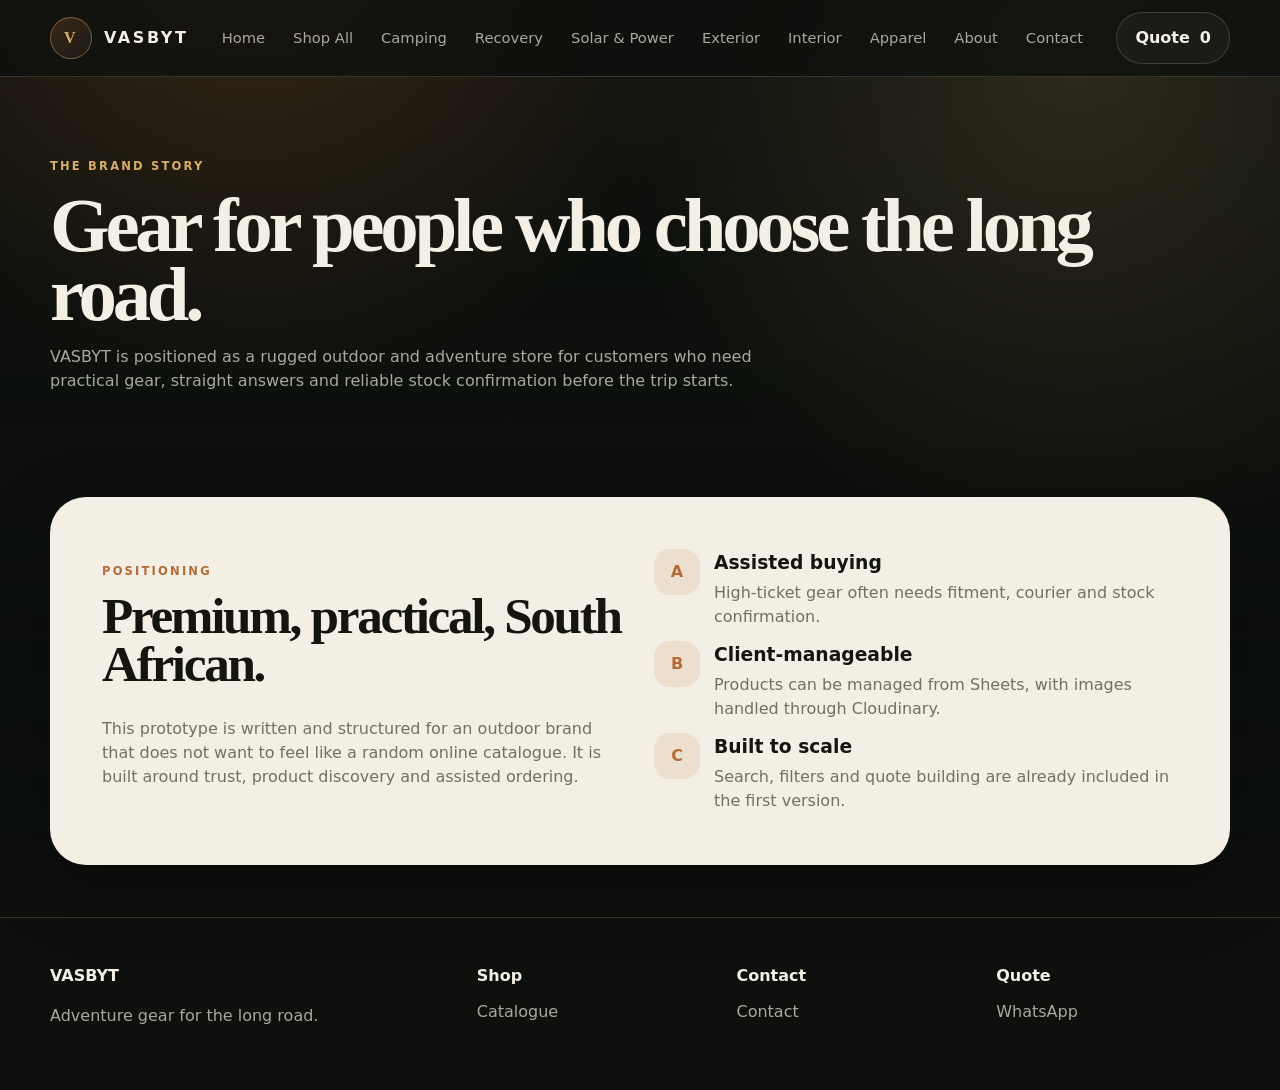
==== about.html @ 807853fa "Add files via upload" ====
<!doctype html>
<html lang="en">
<head>
  <meta charset="utf-8">
  <meta name="viewport" content="width=device-width, initial-scale=1">
  <title>About | VASBYT</title>
  <link rel="stylesheet" href="assets/css/styles.css">
  <script defer src="data/store-data.js"></script>
  <script defer src="assets/js/app.js"></script>
</head>
<body>
  <header class="site-header"><div class="container navbar"><a class="brand-lockup" href="index.html"><span class="brand-mark">V</span><span data-brand>VASBYT</span></a><nav class="nav-links" data-nav></nav><div class="header-actions"><button class="btn btn-ghost" data-open-quote>Quote <span data-quote-count>0</span></button><button class="mobile-toggle" data-mobile-toggle>Menu</button></div></div></header>
  <main>
    <section class="page-hero"><div class="container"><span class="eyebrow">The brand story</span><h1>Gear for people who choose the long road.</h1><p>VASBYT is positioned as a rugged outdoor and adventure store for customers who need practical gear, straight answers and reliable stock confirmation before the trip starts.</p></div></section>
    <section class="section-tight"><div class="container panel"><div class="split"><div><span class="eyebrow">Positioning</span><div class="section-heading" style="display:block;"><h2>Premium, practical, South African.</h2></div><p class="kicker">This prototype is written and structured for an outdoor brand that does not want to feel like a random online catalogue. It is built around trust, product discovery and assisted ordering.</p></div><div class="feature-list"><div class="feature"><div class="feature-icon">A</div><div><h3>Assisted buying</h3><p>High-ticket gear often needs fitment, courier and stock confirmation.</p></div></div><div class="feature"><div class="feature-icon">B</div><div><h3>Client-manageable</h3><p>Products can be managed from Sheets, with images handled through Cloudinary.</p></div></div><div class="feature"><div class="feature-icon">C</div><div><h3>Built to scale</h3><p>Search, filters and quote building are already included in the first version.</p></div></div></div></div></div></section>
  </main>
  <footer class="footer"><div class="container footer-grid"><div><h4 data-brand>VASBYT</h4><p>Adventure gear for the long road.</p></div><div><h4>Shop</h4><a href="shop.html">Catalogue</a></div><div><h4>Contact</h4><a href="contact.html">Contact</a></div><div><h4>Quote</h4><a data-whatsapp="Hi Vasbyt, I would like to enquire.">WhatsApp</a></div></div></footer>
  <aside class="drawer" data-drawer><div class="drawer-panel"><div class="drawer-head"><h2>Quote Builder</h2><button class="drawer-close" data-close-quote>×</button></div><div class="quote-items" data-quote-items></div><a class="btn btn-dark" data-whatsapp-quote target="_blank" rel="noopener">Send WhatsApp Quote</a></div></aside>
</body>
</html>
---- assets/css/styles.css ----
:root {
  --bg: #0d100d;
  --bg-soft: #151913;
  --panel: #f3efe4;
  --panel-2: #e6ddcc;
  --ink: #151510;
  --muted: #6f725e;
  --line: rgba(243,239,228,.16);
  --line-dark: rgba(21,21,16,.12);
  --text: #f3efe4;
  --text-muted: rgba(243,239,228,.68);
  --accent: #b46b35;
  --accent-2: #d6ad68;
  --forest: #283326;
  --olive: #5d6242;
  --danger: #9b3f2d;
  --radius: 22px;
  --radius-sm: 14px;
  --shadow: 0 24px 70px rgba(0,0,0,.28);
  --max: 1180px;
  --sans: Inter, ui-sans-serif, system-ui, -apple-system, BlinkMacSystemFont, 'Segoe UI', sans-serif;
  --serif: Georgia, 'Times New Roman', serif;
}

* { box-sizing: border-box; }
html { scroll-behavior: smooth; }
body {
  margin: 0;
  background: var(--bg);
  color: var(--text);
  font-family: var(--sans);
  line-height: 1.5;
  overflow-x: hidden;
}
body::before {
  content: '';
  position: fixed;
  inset: 0;
  pointer-events: none;
  background:
    radial-gradient(circle at 20% -10%, rgba(180,107,53,.28), transparent 34%),
    radial-gradient(circle at 84% 8%, rgba(214,173,104,.16), transparent 35%),
    linear-gradient(180deg, rgba(13,16,13,.4), rgba(13,16,13,.92));
  z-index: -2;
}
body::after {
  content: '';
  position: fixed;
  inset: 0;
  pointer-events: none;
  opacity: .18;
  background-image: linear-gradient(rgba(255,255,255,.03) 1px, transparent 1px), linear-gradient(90deg, rgba(255,255,255,.03) 1px, transparent 1px);
  background-size: 42px 42px;
  z-index: -1;
}

a { color: inherit; text-decoration: none; }
img { max-width: 100%; display: block; }
button, input, select, textarea { font: inherit; }

.container { width: min(var(--max), calc(100% - 40px)); margin-inline: auto; }
.eyebrow { color: var(--accent-2); text-transform: uppercase; letter-spacing: .19em; font-size: .72rem; font-weight: 750; }
.kicker { color: var(--text-muted); max-width: 680px; }
.section { padding: 86px 0; }
.section-tight { padding: 52px 0; }

.site-header {
  position: sticky;
  top: 0;
  z-index: 80;
  backdrop-filter: blur(18px);
  background: rgba(13,16,13,.78);
  border-bottom: 1px solid var(--line);
}
.navbar { min-height: 76px; display: flex; align-items: center; justify-content: space-between; gap: 20px; }
.brand-lockup { display: flex; align-items: center; gap: 12px; font-weight: 900; letter-spacing: .16em; }
.brand-mark { width: 42px; height: 42px; border: 1px solid rgba(214,173,104,.45); border-radius: 50%; display: grid; place-items: center; color: var(--accent-2); background: linear-gradient(135deg, rgba(180,107,53,.25), rgba(243,239,228,.04)); font-family: var(--serif); }
.nav-links { display: flex; align-items: center; gap: 4px; }
.nav-links a { color: var(--text-muted); padding: 10px 12px; border-radius: 999px; font-size: .92rem; }
.nav-links a:hover, .nav-links a.active { color: var(--text); background: rgba(243,239,228,.08); }
.header-actions { display: flex; align-items: center; gap: 10px; }
.mobile-toggle { display: none; border: 1px solid var(--line); color: var(--text); background: transparent; border-radius: 12px; padding: 10px 12px; }

.btn { display: inline-flex; align-items: center; justify-content: center; gap: 10px; border: 1px solid transparent; border-radius: 999px; padding: 13px 18px; font-weight: 800; cursor: pointer; transition: transform .2s ease, background .2s ease, border-color .2s ease; }
.btn:hover { transform: translateY(-1px); }
.btn-primary { background: var(--panel); color: var(--ink); }
.btn-ghost { border-color: var(--line); color: var(--text); background: rgba(243,239,228,.04); }
.btn-accent { background: var(--accent); color: #fff; }
.btn-dark { background: var(--ink); color: var(--panel); }

.hero { min-height: calc(100vh - 76px); display: grid; align-items: center; padding: 74px 0 52px; }
.hero-grid { display: grid; grid-template-columns: minmax(0, 1.06fr) minmax(320px, .94fr); gap: 52px; align-items: center; }
.hero h1 { font-family: var(--serif); font-size: clamp(3.2rem, 7vw, 7.4rem); line-height: .88; letter-spacing: -.065em; margin: 18px 0 20px; max-width: 820px; }
.hero h1 span { color: var(--accent-2); }
.hero p { color: var(--text-muted); max-width: 620px; font-size: 1.08rem; }
.hero-actions { display: flex; flex-wrap: wrap; gap: 12px; margin-top: 30px; }
.hero-stats { display: grid; grid-template-columns: repeat(3, 1fr); gap: 12px; margin-top: 42px; max-width: 650px; }
.stat { border: 1px solid var(--line); border-radius: 18px; padding: 18px; background: rgba(243,239,228,.055); }
.stat strong { display: block; font-size: 1.35rem; }
.stat span { color: var(--text-muted); font-size: .83rem; }

.hero-card { position: relative; min-height: 590px; border-radius: 36px; overflow: hidden; border: 1px solid var(--line); box-shadow: var(--shadow); background: linear-gradient(135deg, rgba(93,98,66,.65), rgba(21,25,19,.85)); }
.hero-card::before { content: ''; position: absolute; inset: 0; background: linear-gradient(160deg, rgba(13,16,13,.1), rgba(13,16,13,.92)), url('https://images.unsplash.com/photo-1500530855697-b586d89ba3ee?auto=format&fit=crop&w=1400&q=80') center/cover; opacity: .9; }
.hero-card-content { position: absolute; inset: auto 24px 24px; background: rgba(13,16,13,.76); border: 1px solid var(--line); backdrop-filter: blur(14px); border-radius: 24px; padding: 22px; }
.hero-card-content h3 { margin: 0 0 8px; font-size: 1.55rem; }
.hero-card-content p { margin: 0; color: var(--text-muted); }
.floating-label { position: absolute; top: 22px; left: 22px; z-index: 1; background: rgba(243,239,228,.92); color: var(--ink); border-radius: 999px; padding: 10px 13px; font-size: .8rem; font-weight: 900; }

.panel { background: var(--panel); color: var(--ink); border-radius: 36px; padding: clamp(24px, 5vw, 52px); box-shadow: var(--shadow); }
.panel .eyebrow { color: var(--accent); }
.panel .kicker { color: var(--muted); }

.section-heading { display: flex; justify-content: space-between; gap: 30px; align-items: end; margin-bottom: 28px; }
.section-heading h2 { font-family: var(--serif); font-size: clamp(2.2rem, 4vw, 4.3rem); line-height: .95; letter-spacing: -.045em; margin: 10px 0 0; }
.section-heading p { margin: 0; max-width: 460px; color: var(--text-muted); }
.panel .section-heading p { color: var(--muted); }

.collection-grid { display: grid; grid-template-columns: repeat(3, 1fr); gap: 16px; }
.collection-card { min-height: 260px; position: relative; overflow: hidden; border-radius: 26px; border: 1px solid var(--line-dark); padding: 22px; display: flex; flex-direction: column; justify-content: space-between; background: linear-gradient(145deg, rgba(21,21,16,.08), rgba(180,107,53,.08)); }
.collection-card h3 { margin: 0; font-size: 1.55rem; }
.collection-card p { color: var(--muted); margin: 10px 0 0; }
.collection-card .arrow { width: 46px; height: 46px; display: grid; place-items: center; border-radius: 50%; background: var(--ink); color: var(--panel); }

.search-shell { border: 1px solid var(--line); border-radius: 32px; padding: 18px; background: rgba(243,239,228,.06); }
.search-row { display: grid; grid-template-columns: 1fr auto auto; gap: 12px; }
.search-input { width: 100%; border: 1px solid var(--line); background: rgba(13,16,13,.74); color: var(--text); border-radius: 18px; padding: 16px 18px; outline: none; }
.search-input::placeholder { color: rgba(243,239,228,.43); }
.filter-select { border: 1px solid var(--line); background: rgba(13,16,13,.74); color: var(--text); border-radius: 18px; padding: 0 16px; min-width: 170px; }
.search-meta { margin: 12px 4px 0; color: var(--text-muted); font-size: .92rem; }
.chip-row { display: flex; flex-wrap: wrap; gap: 8px; margin-top: 16px; }
.chip { border: 1px solid var(--line); background: rgba(243,239,228,.05); color: var(--text-muted); border-radius: 999px; padding: 9px 12px; cursor: pointer; }
.chip.active, .chip:hover { color: var(--text); background: rgba(180,107,53,.28); border-color: rgba(180,107,53,.5); }

.product-grid { display: grid; grid-template-columns: repeat(4, 1fr); gap: 16px; }
.product-card { background: rgba(243,239,228,.96); color: var(--ink); border-radius: 24px; overflow: hidden; display: flex; flex-direction: column; min-height: 100%; border: 1px solid rgba(255,255,255,.08); }
.product-media { aspect-ratio: 1 / .86; background: linear-gradient(135deg, #302d23, #8b7a54); position: relative; overflow: hidden; }
.product-media img { width: 100%; height: 100%; object-fit: cover; transition: transform .35s ease; }
.product-card:hover .product-media img { transform: scale(1.04); }
.placeholder-art { width: 100%; height: 100%; display: grid; place-items: center; background: radial-gradient(circle at 30% 20%, rgba(214,173,104,.55), transparent 32%), linear-gradient(145deg, #1b2119, #66563d); color: rgba(243,239,228,.86); font-family: var(--serif); font-size: 3rem; }
.badge { position: absolute; top: 12px; left: 12px; background: rgba(13,16,13,.83); color: var(--panel); border-radius: 999px; padding: 7px 10px; font-size: .72rem; font-weight: 850; }
.product-body { padding: 17px; display: flex; flex-direction: column; gap: 10px; flex: 1; }
.product-body h3 { margin: 0; font-size: 1rem; line-height: 1.18; }
.product-body p { margin: 0; color: var(--muted); font-size: .9rem; }
.price-row { display: flex; align-items: baseline; gap: 8px; margin-top: auto; }
.price { font-size: 1.1rem; font-weight: 900; }
.was { color: var(--muted); text-decoration: line-through; font-size: .9rem; }
.product-actions { display: grid; grid-template-columns: 1fr 1fr; gap: 8px; margin-top: 4px; }
.product-actions .btn { padding: 10px 11px; font-size: .82rem; }

.split { display: grid; grid-template-columns: 1fr 1fr; gap: 28px; align-items: center; }
.feature-list { display: grid; gap: 12px; }
.feature { display: grid; grid-template-columns: 46px 1fr; gap: 14px; align-items: start; }
.feature-icon { width: 46px; height: 46px; border-radius: 16px; display: grid; place-items: center; background: rgba(180,107,53,.12); color: var(--accent); font-weight: 900; }
.feature h3 { margin: 0 0 4px; }
.feature p { margin: 0; color: var(--muted); }

.page-hero { padding: 76px 0 36px; }
.page-hero h1 { font-family: var(--serif); font-size: clamp(3rem, 6vw, 6.4rem); line-height: .9; letter-spacing: -.055em; margin: 14px 0; }
.page-hero p { color: var(--text-muted); max-width: 720px; }

.contact-grid { display: grid; grid-template-columns: .9fr 1.1fr; gap: 18px; }
.contact-card { border: 1px solid var(--line-dark); border-radius: 24px; padding: 24px; background: rgba(21,21,16,.04); }
.form { display: grid; gap: 12px; }
.form input, .form textarea { width: 100%; border: 1px solid var(--line-dark); background: rgba(255,255,255,.4); border-radius: 16px; padding: 14px; color: var(--ink); outline: none; }
.form textarea { min-height: 150px; resize: vertical; }

.footer { padding: 46px 0; border-top: 1px solid var(--line); color: var(--text-muted); }
.footer-grid { display: grid; grid-template-columns: 1.2fr repeat(3, .7fr); gap: 26px; }
.footer h4 { color: var(--text); margin: 0 0 12px; }
.footer a { display: block; margin: 8px 0; color: var(--text-muted); }
.footer a:hover { color: var(--text); }

.drawer { position: fixed; inset: 0; background: rgba(0,0,0,.55); z-index: 120; display: none; }
.drawer.open { display: block; }
.drawer-panel { position: absolute; right: 0; top: 0; height: 100%; width: min(420px, 92vw); background: var(--panel); color: var(--ink); padding: 26px; overflow-y: auto; }
.drawer-head { display: flex; justify-content: space-between; align-items: center; gap: 16px; }
.drawer-close { border: 1px solid var(--line-dark); background: transparent; border-radius: 999px; width: 40px; height: 40px; cursor: pointer; }
.quote-items { display: grid; gap: 10px; margin: 20px 0; }
.quote-item { border: 1px solid var(--line-dark); border-radius: 16px; padding: 12px; display: flex; justify-content: space-between; gap: 12px; }
.quote-item button { border: none; background: transparent; color: var(--danger); cursor: pointer; }

.product-detail { display: grid; grid-template-columns: .9fr 1.1fr; gap: 28px; align-items: start; }
.product-detail-media { border-radius: 32px; overflow: hidden; background: linear-gradient(135deg, #1b2119, #8b7a54); min-height: 470px; }
.product-detail-media img, .product-detail-media .placeholder-art { width: 100%; height: 100%; min-height: 470px; object-fit: cover; }
.detail-box { background: var(--panel); color: var(--ink); border-radius: 32px; padding: 34px; }
.detail-box h1 { font-family: var(--serif); font-size: clamp(2.2rem, 4vw, 4.6rem); line-height: .95; letter-spacing: -.04em; margin: 8px 0 14px; }
.detail-box p { color: var(--muted); }
.detail-meta { display: grid; grid-template-columns: repeat(2, 1fr); gap: 10px; margin: 20px 0; }
.meta-card { border: 1px solid var(--line-dark); border-radius: 16px; padding: 14px; }
.meta-card span { display: block; color: var(--muted); font-size: .78rem; text-transform: uppercase; letter-spacing: .12em; }
.meta-card strong { display: block; margin-top: 3px; }

.empty-state { border: 1px solid var(--line); border-radius: 24px; padding: 28px; text-align: center; color: var(--text-muted); background: rgba(243,239,228,.05); }

@media (max-width: 980px) {
  .hero-grid, .split, .contact-grid, .product-detail { grid-template-columns: 1fr; }
  .hero-card { min-height: 420px; }
  .collection-grid { grid-template-columns: repeat(2, 1fr); }
  .product-grid { grid-template-columns: repeat(3, 1fr); }
  .nav-links { display: none; position: absolute; top: 76px; left: 0; right: 0; padding: 16px 20px 22px; background: rgba(13,16,13,.96); border-bottom: 1px solid var(--line); flex-direction: column; align-items: stretch; }
  .nav-links.open { display: flex; }
  .mobile-toggle { display: inline-flex; }
  .footer-grid { grid-template-columns: 1fr 1fr; }
}

@media (max-width: 680px) {
  .container { width: min(100% - 28px, var(--max)); }
  .section { padding: 56px 0; }
  .hero { padding-top: 42px; }
  .hero h1 { font-size: clamp(3.2rem, 17vw, 5rem); }
  .hero-stats { grid-template-columns: 1fr; }
  .collection-grid, .product-grid { grid-template-columns: 1fr; }
  .search-row { grid-template-columns: 1fr; }
  .filter-select { min-height: 52px; }
  .section-heading { display: block; }
  .footer-grid { grid-template-columns: 1fr; }
  .header-actions .btn { display: none; }
  .product-actions { grid-template-columns: 1fr; }
  .detail-meta { grid-template-columns: 1fr; }
}
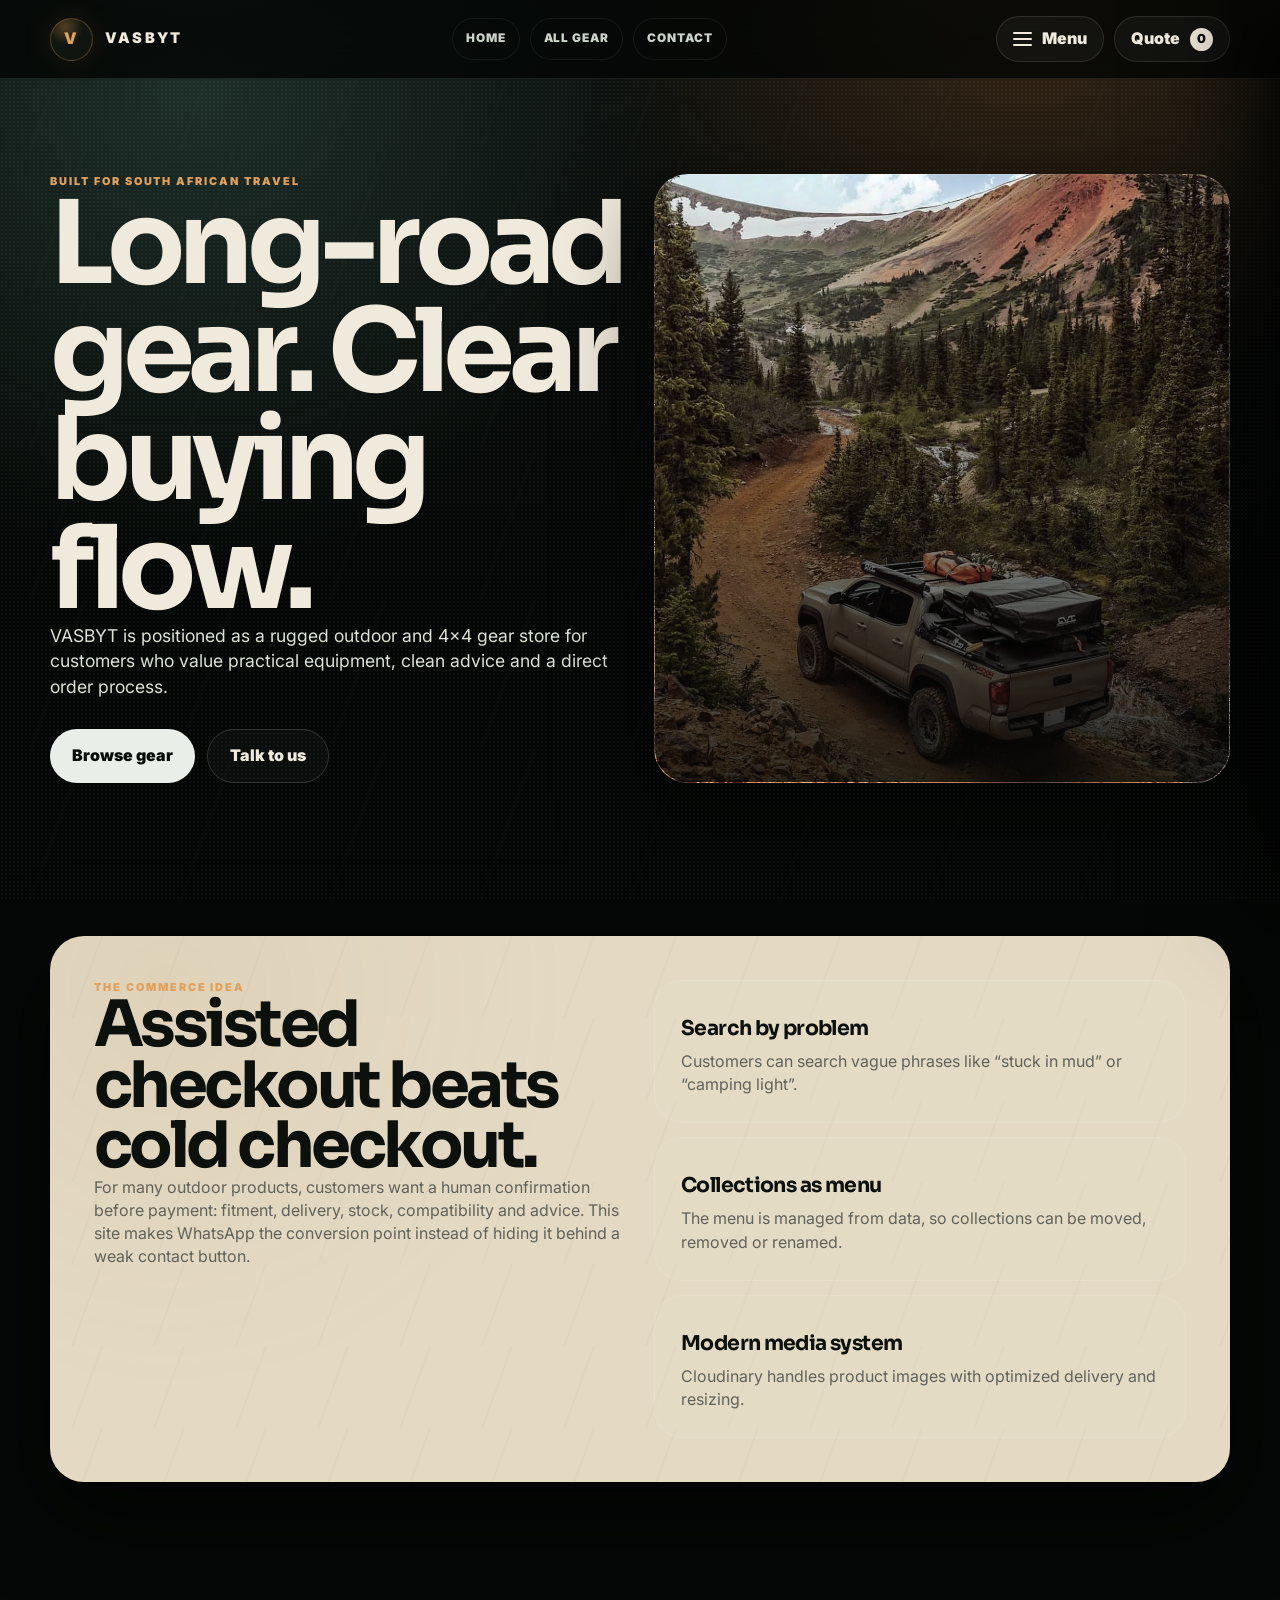
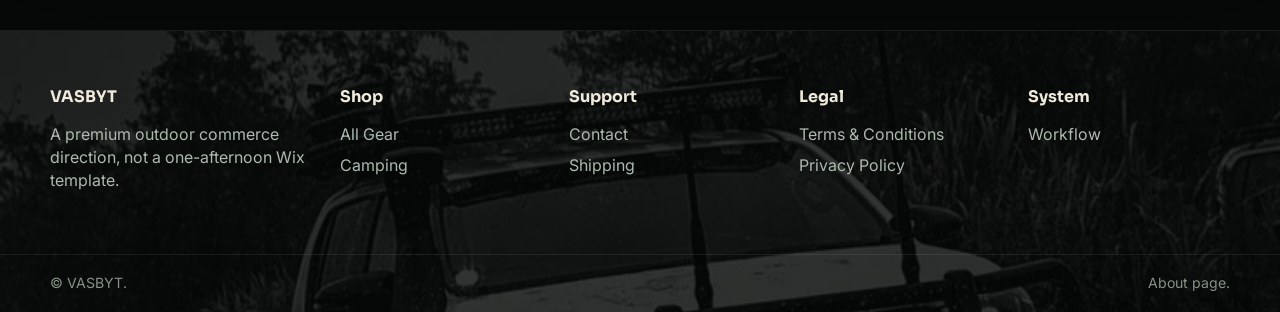
==== commit a9a879b7: "Add files via upload" ====
--- a/about.html
+++ b/about.html
@@ -1,20 +1,6 @@
-<!doctype html>
-<html lang="en">
-<head>
-  <meta charset="utf-8">
-  <meta name="viewport" content="width=device-width, initial-scale=1">
-  <title>About | VASBYT</title>
-  <link rel="stylesheet" href="assets/css/styles.css">
-  <script defer src="data/store-data.js"></script>
-  <script defer src="assets/js/app.js"></script>
-</head>
-<body>
-  <header class="site-header"><div class="container navbar"><a class="brand-lockup" href="index.html"><span class="brand-mark">V</span><span data-brand>VASBYT</span></a><nav class="nav-links" data-nav></nav><div class="header-actions"><button class="btn btn-ghost" data-open-quote>Quote <span data-quote-count>0</span></button><button class="mobile-toggle" data-mobile-toggle>Menu</button></div></div></header>
-  <main>
-    <section class="page-hero"><div class="container"><span class="eyebrow">The brand story</span><h1>Gear for people who choose the long road.</h1><p>VASBYT is positioned as a rugged outdoor and adventure store for customers who need practical gear, straight answers and reliable stock confirmation before the trip starts.</p></div></section>
-    <section class="section-tight"><div class="container panel"><div class="split"><div><span class="eyebrow">Positioning</span><div class="section-heading" style="display:block;"><h2>Premium, practical, South African.</h2></div><p class="kicker">This prototype is written and structured for an outdoor brand that does not want to feel like a random online catalogue. It is built around trust, product discovery and assisted ordering.</p></div><div class="feature-list"><div class="feature"><div class="feature-icon">A</div><div><h3>Assisted buying</h3><p>High-ticket gear often needs fitment, courier and stock confirmation.</p></div></div><div class="feature"><div class="feature-icon">B</div><div><h3>Client-manageable</h3><p>Products can be managed from Sheets, with images handled through Cloudinary.</p></div></div><div class="feature"><div class="feature-icon">C</div><div><h3>Built to scale</h3><p>Search, filters and quote building are already included in the first version.</p></div></div></div></div></div></section>
-  </main>
-  <footer class="footer"><div class="container footer-grid"><div><h4 data-brand>VASBYT</h4><p>Adventure gear for the long road.</p></div><div><h4>Shop</h4><a href="shop.html">Catalogue</a></div><div><h4>Contact</h4><a href="contact.html">Contact</a></div><div><h4>Quote</h4><a data-whatsapp="Hi Vasbyt, I would like to enquire.">WhatsApp</a></div></div></footer>
-  <aside class="drawer" data-drawer><div class="drawer-panel"><div class="drawer-head"><h2>Quote Builder</h2><button class="drawer-close" data-close-quote>×</button></div><div class="quote-items" data-quote-items></div><a class="btn btn-dark" data-whatsapp-quote target="_blank" rel="noopener">Send WhatsApp Quote</a></div></aside>
-</body>
-</html>
+<!doctype html><html lang="en"><head><meta charset="utf-8"><meta name="viewport" content="width=device-width, initial-scale=1"><title>About | VASBYT</title><link rel="stylesheet" href="assets/css/styles.css"></head><body>
+<header class="topbar"><div class="container nav-shell"><a class="brand" href="index.html"><span class="brand-mark">V</span><span>VASBYT</span></a><nav class="top-mini"><a href="index.html">Home</a><a href="shop.html">All Gear</a><a href="contact.html">Contact</a></nav><div class="nav-actions"><button class="menu-trigger" data-menu-toggle><span class="hamb"><i></i><i></i><i></i></span> Menu</button><button class="quote-pill" data-open-quote>Quote <span class="quote-dot" data-quote-count>0</span></button></div></div></header>
+<div class="menu-overlay"></div><aside class="menu-drawer" data-menu-drawer></aside><div class="quote-modal" data-quote-modal></div>
+<main><section class="section"><div class="container grid-2"><div><span class="micro">Built for South African travel</span><h1>Long-road gear. Clear buying flow.</h1><p class="lead">VASBYT is positioned as a rugged outdoor and 4x4 gear store for customers who value practical equipment, clean advice and a direct order process.</p><div class="hero-actions"><a class="btn btn-steel" href="shop.html">Browse gear</a><a class="btn btn-ghost" href="contact.html">Talk to us</a></div></div><div class="image-slab" style="background-image:url('assets/img/theme/mountain-track.webp')"></div></div></section><section class="section tight"><div class="container surface grid-2"><div><span class="micro">The commerce idea</span><h2>Assisted checkout beats cold checkout.</h2><p>For many outdoor products, customers want a human confirmation before payment: fitment, delivery, stock, compatibility and advice. This site makes WhatsApp the conversion point instead of hiding it behind a weak contact button.</p></div><div class="grid-1"><div class="info-card"><h3>Search by problem</h3><p>Customers can search vague phrases like “stuck in mud” or “camping light”.</p></div><div class="info-card"><h3>Collections as menu</h3><p>The menu is managed from data, so collections can be moved, removed or renamed.</p></div><div class="info-card"><h3>Modern media system</h3><p>Cloudinary handles product images with optimized delivery and resizing.</p></div></div></div></section></main>
+<footer class="footer"><div class="footer-bg" data-footer-bg></div><div class="container footer-inner"><div><h4>VASBYT</h4><p>A premium outdoor commerce direction, not a one-afternoon Wix template.</p></div><div><h4>Shop</h4><a href="shop.html">All Gear</a><a href="shop.html?collection=camping">Camping</a></div><div><h4>Support</h4><a href="contact.html">Contact</a><a href="contact.html#shipping">Shipping</a></div><div><h4>Legal</h4><a href="terms.html">Terms & Conditions</a><a href="terms.html#privacy">Privacy Policy</a></div><div><h4>System</h4><a href="docs/client-workflow.md">Workflow</a></div></div><div class="copyright"><div class="container"><span>© VASBYT.</span><span>About page.</span></div></div></footer>
+<script src="data/store-data.js"></script><script src="assets/js/app.js"></script></body></html>
--- a/assets/css/styles.css
+++ b/assets/css/styles.css
@@ -1,220 +1,37 @@
-:root {
-  --bg: #0d100d;
-  --bg-soft: #151913;
-  --panel: #f3efe4;
-  --panel-2: #e6ddcc;
-  --ink: #151510;
-  --muted: #6f725e;
-  --line: rgba(243,239,228,.16);
-  --line-dark: rgba(21,21,16,.12);
-  --text: #f3efe4;
-  --text-muted: rgba(243,239,228,.68);
-  --accent: #b46b35;
-  --accent-2: #d6ad68;
-  --forest: #283326;
-  --olive: #5d6242;
-  --danger: #9b3f2d;
-  --radius: 22px;
-  --radius-sm: 14px;
-  --shadow: 0 24px 70px rgba(0,0,0,.28);
-  --max: 1180px;
-  --sans: Inter, ui-sans-serif, system-ui, -apple-system, BlinkMacSystemFont, 'Segoe UI', sans-serif;
-  --serif: Georgia, 'Times New Roman', serif;
+@import url('https://fonts.googleapis.com/css2?family=Inter:wght@500;600;700;800;900&family=Sora:wght@600;700;800&display=swap');
+
+:root{
+  --bg:#050806; --bg2:#0a0f0d; --panel:#101712cc; --panel2:#151d18;
+  --cream:#f0eadc; --muted:#9ca89d; --line:#ffffff18;
+  --copper:#c17135; --copper2:#e1a15b; --olive:#66715a; --steel:#91a9a8; --sand:#d8c5a1;
+  --radius:26px; --shadow:0 30px 90px #0009;
+  --max:1180px;
 }
+*{box-sizing:border-box} html{scroll-behavior:smooth} body{margin:0;background:var(--bg);color:var(--cream);font-family:Inter,system-ui,sans-serif;line-height:1.45;overflow-x:hidden}
+body:before{content:"";position:fixed;inset:0;pointer-events:none;z-index:-3;background:
+  radial-gradient(circle at 15% 10%,#28423999,transparent 35%),
+  radial-gradient(circle at 80% 0%,#71421d66,transparent 32%),
+  linear-gradient(180deg,#0c100e,#030604 70%)}
+body:after{content:"";position:fixed;inset:0;pointer-events:none;z-index:-2;opacity:.18;background-image:linear-gradient(110deg,transparent 0 40%,#ffffff08 41% 42%,transparent 43% 100%),radial-gradient(#ffffff35 1px,transparent 1px);background-size:150px 150px,4px 4px;mix-blend-mode:screen}
+a{color:inherit;text-decoration:none} img{max-width:100%;display:block} button,input,select{font:inherit}.container{width:min(var(--max),calc(100% - 40px));margin-inline:auto}.section{padding:95px 0}.tight{padding:58px 0}.micro{display:block;font-size:.68rem;text-transform:uppercase;letter-spacing:.18em;color:var(--copper2);font-weight:900}.muted{color:var(--muted)}
+h1,h2,h3{font-family:Sora,Inter,sans-serif;line-height:.94;margin:0;letter-spacing:-.055em} h1{font-size:clamp(3.6rem,9vw,8.8rem)} h2{font-size:clamp(2.15rem,5vw,5rem)} h3{font-size:1.28rem;letter-spacing:-.03em} p{color:#c7cfc4;margin:0}.lead{font-size:1.1rem;max-width:650px;color:#dbe2d6}.grid-2{display:grid;grid-template-columns:1fr 1fr;gap:28px}.grid-3{display:grid;grid-template-columns:repeat(3,1fr);gap:20px}.grid-1{display:grid;gap:14px}.split-head{display:flex;justify-content:space-between;gap:26px;align-items:end;margin-bottom:34px}.split-head p{max-width:460px}
 
-* { box-sizing: border-box; }
-html { scroll-behavior: smooth; }
-body {
-  margin: 0;
-  background: var(--bg);
-  color: var(--text);
-  font-family: var(--sans);
-  line-height: 1.5;
-  overflow-x: hidden;
-}
-body::before {
-  content: '';
-  position: fixed;
-  inset: 0;
-  pointer-events: none;
-  background:
-    radial-gradient(circle at 20% -10%, rgba(180,107,53,.28), transparent 34%),
-    radial-gradient(circle at 84% 8%, rgba(214,173,104,.16), transparent 35%),
-    linear-gradient(180deg, rgba(13,16,13,.4), rgba(13,16,13,.92));
-  z-index: -2;
-}
-body::after {
-  content: '';
-  position: fixed;
-  inset: 0;
-  pointer-events: none;
-  opacity: .18;
-  background-image: linear-gradient(rgba(255,255,255,.03) 1px, transparent 1px), linear-gradient(90deg, rgba(255,255,255,.03) 1px, transparent 1px);
-  background-size: 42px 42px;
-  z-index: -1;
-}
+.topbar{position:sticky;top:0;z-index:50;background:#030604cc;backdrop-filter:blur(22px);border-bottom:1px solid var(--line)}.nav-shell{height:78px;display:flex;align-items:center;justify-content:space-between;gap:18px}.brand{display:flex;align-items:center;gap:12px;font-weight:900;letter-spacing:.14em}.brand-mark{width:43px;height:43px;border-radius:50%;display:grid;place-items:center;color:var(--copper2);background:radial-gradient(circle at 35% 20%,#d3964a55,transparent 42%),#10150f;border:1px solid #d89a5450;box-shadow:0 0 30px #cc793322}.brand span:last-child{font-size:.92rem}.nav-actions{display:flex;align-items:center;gap:10px}.menu-trigger,.quote-pill{height:46px;border-radius:999px;border:1px solid #ffffff1c;background:#ffffff0a;color:var(--cream);padding:0 16px;font-weight:900;display:inline-flex;align-items:center;gap:10px;cursor:pointer}.menu-trigger:hover,.quote-pill:hover{border-color:#d9904d99;background:#d9904d14}.hamb{width:19px;display:grid;gap:4px}.hamb i{height:2px;background:var(--cream);border-radius:99px}.quote-dot{min-width:23px;height:23px;border-radius:50%;display:grid;place-items:center;background:var(--cream);color:#0b0e0b;font-size:.78rem}.top-mini{display:flex;gap:10px}.top-mini a{font-size:.74rem;font-weight:900;text-transform:uppercase;letter-spacing:.08em;padding:11px 13px;border-radius:999px;border:1px solid #ffffff12;color:#cbd4ca}.top-mini a:hover{background:#ffffff12;color:white}@media(max-width:820px){.top-mini{display:none}.nav-shell{height:68px}.container{width:min(var(--max),calc(100% - 28px))}}
 
-a { color: inherit; text-decoration: none; }
-img { max-width: 100%; display: block; }
-button, input, select, textarea { font: inherit; }
+.menu-overlay,.quote-modal{display:none}.menu-open .menu-overlay{display:block;position:fixed;inset:0;background:#0009;z-index:80}.menu-drawer{position:fixed;top:0;right:0;width:min(500px,92vw);height:100vh;background:#0a0f0d;z-index:90;transform:translateX(105%);transition:.38s cubic-bezier(.2,.8,.2,1);padding:24px;overflow:auto;border-left:1px solid #ffffff18;box-shadow:-40px 0 100px #000}.menu-open .menu-drawer{transform:translateX(0)}.drawer-head{display:flex;align-items:flex-start;justify-content:space-between;gap:20px;margin-bottom:22px}.drawer-head h2{font-size:2.2rem}.icon-close{width:44px;height:44px;border-radius:50%;border:1px solid #ffffff22;background:#ffffff0a;color:var(--cream);font-size:1.6rem;cursor:pointer}.drawer-core{display:grid;grid-template-columns:repeat(2,1fr);gap:10px;margin-bottom:16px}.drawer-core a{padding:14px 15px;border:1px solid #ffffff16;border-radius:16px;background:#ffffff07;font-weight:900}.drawer-core a:hover{border-color:#d68a42;background:#d68a4215}.drawer-core--stacked{grid-template-columns:1fr}.accordion{border:1px solid #ffffff16;border-radius:21px;background:#ffffff07;margin:12px 0;overflow:hidden}.accordion summary{cursor:pointer;list-style:none;padding:18px 18px;font-weight:900;display:flex;justify-content:space-between}.drawer-collections{display:grid;gap:10px;padding:0 12px 14px}.drawer-collection{display:grid;grid-template-columns:74px 1fr auto;gap:14px;align-items:center;padding:9px;border-radius:18px;background:#0d130f;border:1px solid #ffffff12}.drawer-collection__image{height:72px;border-radius:14px;background-size:cover;background-position:center;filter:saturate(.95) contrast(1.04)}.drawer-collection small{display:block;color:var(--muted);line-height:1.2;margin-top:4px}.drawer-collection i{font-style:normal;color:var(--copper2);font-weight:900}
 
-.container { width: min(var(--max), calc(100% - 40px)); margin-inline: auto; }
-.eyebrow { color: var(--accent-2); text-transform: uppercase; letter-spacing: .19em; font-size: .72rem; font-weight: 750; }
-.kicker { color: var(--text-muted); max-width: 680px; }
-.section { padding: 86px 0; }
-.section-tight { padding: 52px 0; }
+.hero{min-height:calc(100vh - 78px);display:grid;align-items:center;position:relative;overflow:hidden}.hero-bg{position:absolute;inset:0;background-size:cover;background-position:center;z-index:-3;filter:saturate(.85) contrast(1.04)}.hero:before{content:"";position:absolute;inset:0;z-index:-2;background:linear-gradient(90deg,#030604 0%,#030604df 34%,#0306048f 62%,#030604cc),linear-gradient(180deg,#03060455,#030604 96%)}.hero:after{content:"";position:absolute;inset:0;z-index:-1;opacity:.35;background:linear-gradient(135deg,transparent 0 28%,#a9c9c918 28.5% 29%,transparent 29.5% 100%);background-size:76px 76px}.hero-inner{display:grid;grid-template-columns:1.02fr .78fr;gap:46px;align-items:center;padding:90px 0}.hero-copy h1 .accent{color:var(--copper2)}.hero-copy p{max-width:560px;margin-top:20px}.hero-actions{display:flex;gap:12px;flex-wrap:wrap;margin-top:30px}.btn{display:inline-flex;justify-content:center;align-items:center;gap:10px;border:0;cursor:pointer;border-radius:999px;padding:14px 22px;font-weight:900;transition:.2s}.btn-copper{background:linear-gradient(135deg,#e0a15c,#a75c2d);color:#130b05;box-shadow:0 14px 34px #9e572438}.btn-steel{background:#e9eee8;color:#080c09}.btn-ghost{border:1px solid #ffffff25;background:#ffffff08;color:var(--cream)}.btn:hover{transform:translateY(-2px)}.btn-wide{width:100%;margin-top:10px}.stat-row{display:grid;grid-template-columns:repeat(3,1fr);gap:14px;margin-top:44px}.stat{padding:18px;border-radius:20px;border:1px solid #ffffff18;background:#ffffff0a;backdrop-filter:blur(14px)}.stat b{font-size:1.55rem}.stat small{display:block;color:#b6c1b7;margin-top:5px}.tech-card{border:1px solid #ffffff22;border-radius:34px;background:#0c120eaa;backdrop-filter:blur(18px);padding:15px;box-shadow:var(--shadow);transform:rotate(1deg)}.tech-image{height:390px;border-radius:25px;background-size:cover;background-position:center;position:relative;overflow:hidden}.tech-image:before{content:"";position:absolute;inset:0;background:linear-gradient(180deg,transparent,#06100bdc)}.tech-panel{margin-top:-118px;position:relative;background:#080d0ade;border:1px solid #ffffff20;border-radius:24px;padding:24px}.tech-panel h3{font-size:1.6rem;margin:10px 0}.scanner{height:5px;background:linear-gradient(90deg,transparent,var(--steel),transparent);box-shadow:0 0 20px var(--steel);animation:scan 3s infinite}@keyframes scan{50%{transform:translateY(280px)}}@media(max-width:930px){.hero-inner,.grid-2{grid-template-columns:1fr}.hero{min-height:auto}.tech-card{transform:none}.stat-row{grid-template-columns:1fr 1fr}.split-head{display:block}.split-head p{margin-top:12px}}@media(max-width:560px){h1{font-size:3.4rem}.stat-row,.grid-3{grid-template-columns:1fr}.hero-inner{padding:58px 0}.tech-image{height:310px}.section{padding:70px 0}}
 
-.site-header {
-  position: sticky;
-  top: 0;
-  z-index: 80;
-  backdrop-filter: blur(18px);
-  background: rgba(13,16,13,.78);
-  border-bottom: 1px solid var(--line);
-}
-.navbar { min-height: 76px; display: flex; align-items: center; justify-content: space-between; gap: 20px; }
-.brand-lockup { display: flex; align-items: center; gap: 12px; font-weight: 900; letter-spacing: .16em; }
-.brand-mark { width: 42px; height: 42px; border: 1px solid rgba(214,173,104,.45); border-radius: 50%; display: grid; place-items: center; color: var(--accent-2); background: linear-gradient(135deg, rgba(180,107,53,.25), rgba(243,239,228,.04)); font-family: var(--serif); }
-.nav-links { display: flex; align-items: center; gap: 4px; }
-.nav-links a { color: var(--text-muted); padding: 10px 12px; border-radius: 999px; font-size: .92rem; }
-.nav-links a:hover, .nav-links a.active { color: var(--text); background: rgba(243,239,228,.08); }
-.header-actions { display: flex; align-items: center; gap: 10px; }
-.mobile-toggle { display: none; border: 1px solid var(--line); color: var(--text); background: transparent; border-radius: 12px; padding: 10px 12px; }
+.surface{background:#e4dac4;color:#10130f;border-radius:34px;padding:44px;box-shadow:var(--shadow);position:relative;overflow:hidden}.surface:before{content:"";position:absolute;inset:0;opacity:.25;background-image:linear-gradient(110deg,transparent 0 45%,#00000013 46% 47%,transparent 48%),radial-gradient(circle at 10% 10%,#9b632c44,transparent 35%);background-size:82px 82px,100% 100%}.surface>*{position:relative}.surface p{color:#5f625a}.surface h2,.surface h3{color:#0d110d}.terrain-grid{display:grid;grid-template-columns:repeat(3,1fr);gap:18px;margin-top:28px}.terrain-card{min-height:230px;border-radius:24px;overflow:hidden;padding:22px;display:flex;flex-direction:column;justify-content:space-between;position:relative;background:#111;color:white;border:1px solid #00000018}.terrain-card:before{content:"";position:absolute;inset:0;background-image:linear-gradient(180deg,#06100a55,#06100aec),var(--terrain);background-size:cover;background-position:center;transition:.35s}.terrain-card:hover:before{transform:scale(1.07);filter:saturate(1.14)}.terrain-card>*{position:relative}.terrain-card__count{align-self:flex-end;color:#ffffffab;font-weight:900}.terrain-card h3{font-size:1.8rem}.terrain-card p{color:#e4e0d1}.terrain-card b{color:var(--copper2)}@media(max-width:880px){.terrain-grid{grid-template-columns:1fr 1fr}.surface{padding:28px}}@media(max-width:600px){.terrain-grid{grid-template-columns:1fr}}
 
-.btn { display: inline-flex; align-items: center; justify-content: center; gap: 10px; border: 1px solid transparent; border-radius: 999px; padding: 13px 18px; font-weight: 800; cursor: pointer; transition: transform .2s ease, background .2s ease, border-color .2s ease; }
-.btn:hover { transform: translateY(-1px); }
-.btn-primary { background: var(--panel); color: var(--ink); }
-.btn-ghost { border-color: var(--line); color: var(--text); background: rgba(243,239,228,.04); }
-.btn-accent { background: var(--accent); color: #fff; }
-.btn-dark { background: var(--ink); color: var(--panel); }
+.banner{position:relative;min-height:360px;border-radius:36px;overflow:hidden;border:1px solid #ffffff18;background:#111;display:grid;align-items:end;padding:42px;box-shadow:var(--shadow)}.banner-bg{position:absolute;inset:0;background-size:cover;background-position:center;filter:saturate(.8) contrast(1.05)}.banner:before{content:"";position:absolute;inset:0;background:linear-gradient(90deg,#030604ef,#03060499 55%,#03060440),linear-gradient(180deg,transparent,#030604)}.banner>*{position:relative}.finder{margin-top:-58px;position:relative;z-index:3}.finder-panel{border:1px solid #ffffff1d;background:#0c120ed9;backdrop-filter:blur(20px);border-radius:30px;padding:20px;box-shadow:0 30px 80px #0009}.finder-row{display:grid;grid-template-columns:1fr 230px 200px;gap:12px}.input,.select{height:58px;border-radius:18px;border:1px solid #ffffff18;background:#050806;color:var(--cream);padding:0 18px;outline:0}.input:focus,.select:focus{border-color:#d98b4c;box-shadow:0 0 0 4px #d98b4c1a}.chip-row{display:flex;flex-wrap:wrap;gap:9px;margin-top:14px}.chip{border:1px solid #ffffff18;background:#ffffff09;color:#d4dbd1;border-radius:999px;padding:10px 14px;font-weight:800;cursor:pointer}.chip.active,.chip:hover{background:#d98b4c;color:#120c06}.search-meta{margin-top:12px;color:var(--muted);font-size:.9rem}@media(max-width:860px){.finder-row{grid-template-columns:1fr}.banner{padding:28px}}
 
-.hero { min-height: calc(100vh - 76px); display: grid; align-items: center; padding: 74px 0 52px; }
-.hero-grid { display: grid; grid-template-columns: minmax(0, 1.06fr) minmax(320px, .94fr); gap: 52px; align-items: center; }
-.hero h1 { font-family: var(--serif); font-size: clamp(3.2rem, 7vw, 7.4rem); line-height: .88; letter-spacing: -.065em; margin: 18px 0 20px; max-width: 820px; }
-.hero h1 span { color: var(--accent-2); }
-.hero p { color: var(--text-muted); max-width: 620px; font-size: 1.08rem; }
-.hero-actions { display: flex; flex-wrap: wrap; gap: 12px; margin-top: 30px; }
-.hero-stats { display: grid; grid-template-columns: repeat(3, 1fr); gap: 12px; margin-top: 42px; max-width: 650px; }
-.stat { border: 1px solid var(--line); border-radius: 18px; padding: 18px; background: rgba(243,239,228,.055); }
-.stat strong { display: block; font-size: 1.35rem; }
-.stat span { color: var(--text-muted); font-size: .83rem; }
+.product-grid{display:grid;grid-template-columns:repeat(4,1fr);gap:20px}.product-card{border:1px solid #ffffff14;background:#0f1511;border-radius:24px;overflow:hidden;box-shadow:0 18px 55px #0006;transition:.22s}.product-card:hover{transform:translateY(-5px);border-color:#c57b3e55}.product-media{height:245px;display:block;position:relative;overflow:hidden;background:#0a0d0a}.product-media img,.product-art{width:100%;height:100%;object-fit:cover}.product-art{background-size:cover;background-position:center;position:relative;display:grid;place-items:center}.product-art:before{content:"";position:absolute;inset:0;background:linear-gradient(180deg,#111a1280,#060905e8),radial-gradient(circle at 30% 20%,#e1a15b66,transparent 28%)}.product-art span{position:relative;font-family:Sora;font-size:3rem;color:#f4ead5cc}.badge{position:absolute;top:13px;left:13px;background:#050806;color:#fff;border:1px solid #ffffff22;border-radius:999px;padding:6px 10px;font-size:.72rem;font-weight:900}.product-body{padding:18px;background:#e7dfcf;color:#11150f}.product-body p{color:#62675e;font-size:.92rem;min-height:58px;margin:8px 0 14px}.product-body .micro{color:#b66b36}.price-row{display:flex;align-items:baseline;gap:10px;margin:12px 0}.price{font-size:1.25rem;font-weight:900;color:#070a08}.was{text-decoration:line-through;color:#7b8078}.product-actions{display:grid;grid-template-columns:1fr 1fr;gap:10px}.product-actions .btn{padding:11px 12px;font-size:.86rem}.empty-state{grid-column:1/-1;border:1px solid #ffffff18;background:#ffffff09;border-radius:24px;padding:30px;color:#dce5dc}@media(max-width:1050px){.product-grid{grid-template-columns:repeat(3,1fr)}}@media(max-width:750px){.product-grid{grid-template-columns:repeat(2,1fr)}}@media(max-width:520px){.product-grid{grid-template-columns:1fr}.product-media{height:260px}}
 
-.hero-card { position: relative; min-height: 590px; border-radius: 36px; overflow: hidden; border: 1px solid var(--line); box-shadow: var(--shadow); background: linear-gradient(135deg, rgba(93,98,66,.65), rgba(21,25,19,.85)); }
-.hero-card::before { content: ''; position: absolute; inset: 0; background: linear-gradient(160deg, rgba(13,16,13,.1), rgba(13,16,13,.92)), url('https://images.unsplash.com/photo-1500530855697-b586d89ba3ee?auto=format&fit=crop&w=1400&q=80') center/cover; opacity: .9; }
-.hero-card-content { position: absolute; inset: auto 24px 24px; background: rgba(13,16,13,.76); border: 1px solid var(--line); backdrop-filter: blur(14px); border-radius: 24px; padding: 22px; }
-.hero-card-content h3 { margin: 0 0 8px; font-size: 1.55rem; }
-.hero-card-content p { margin: 0; color: var(--text-muted); }
-.floating-label { position: absolute; top: 22px; left: 22px; z-index: 1; background: rgba(243,239,228,.92); color: var(--ink); border-radius: 999px; padding: 10px 13px; font-size: .8rem; font-weight: 900; }
+.quote-open .quote-modal{display:block;position:fixed;inset:0;z-index:100}.modal-backdrop{position:absolute;inset:0;background:#000a}.quote-panel{position:absolute;right:18px;top:18px;bottom:18px;width:min(460px,calc(100% - 36px));overflow:auto;background:#0a0f0d;border:1px solid #ffffff20;border-radius:28px;padding:22px;box-shadow:var(--shadow)}.quote-item{display:flex;align-items:center;justify-content:space-between;gap:12px;padding:13px 0;border-bottom:1px solid #ffffff12}.quote-item small{display:block;color:var(--muted)}.quote-item button{border:1px solid #ffffff20;background:#ffffff0a;color:var(--cream);border-radius:10px;padding:5px 8px}.quote-actions{margin-top:18px}
 
-.panel { background: var(--panel); color: var(--ink); border-radius: 36px; padding: clamp(24px, 5vw, 52px); box-shadow: var(--shadow); }
-.panel .eyebrow { color: var(--accent); }
-.panel .kicker { color: var(--muted); }
+.product-detail-grid{display:grid;grid-template-columns:.95fr 1.05fr;gap:34px;align-items:start}.detail-media{min-height:580px;border-radius:34px;overflow:hidden;border:1px solid #ffffff1f;background:#111;position:relative;box-shadow:var(--shadow)}.detail-media img,.detail-media .product-art{width:100%;height:580px}.detail-copy{padding:24px}.detail-copy h1{font-size:clamp(2.8rem,6vw,6.2rem)}.detail-price .price{color:var(--cream);font-size:2rem}.spec-panel{border:1px solid #ffffff17;background:#ffffff08;border-radius:24px;padding:22px;margin:24px 0}.spec-panel b{display:block;margin-top:12px;color:#fff}.spec-panel p{margin-top:5px}@media(max-width:900px){.product-detail-grid{grid-template-columns:1fr}.detail-media,.detail-media img,.detail-media .product-art{min-height:360px;height:360px}}
 
-.section-heading { display: flex; justify-content: space-between; gap: 30px; align-items: end; margin-bottom: 28px; }
-.section-heading h2 { font-family: var(--serif); font-size: clamp(2.2rem, 4vw, 4.3rem); line-height: .95; letter-spacing: -.045em; margin: 10px 0 0; }
-.section-heading p { margin: 0; max-width: 460px; color: var(--text-muted); }
-.panel .section-heading p { color: var(--muted); }
+.info-card{border:1px solid #ffffff18;background:#ffffff08;border-radius:28px;padding:26px}.info-card h3{margin:12px 0}.image-slab{min-height:470px;border-radius:34px;background-size:cover;background-position:center;border:1px solid #ffffff20;box-shadow:var(--shadow);position:relative;overflow:hidden}.image-slab:after{content:"";position:absolute;inset:0;background:linear-gradient(180deg,transparent,#030604cc)}.legal{max-width:880px}.legal h2{font-size:2rem;margin-top:32px}.legal p,.legal li{color:#c7cfc4}.legal ul{padding-left:20px}
 
-.collection-grid { display: grid; grid-template-columns: repeat(3, 1fr); gap: 16px; }
-.collection-card { min-height: 260px; position: relative; overflow: hidden; border-radius: 26px; border: 1px solid var(--line-dark); padding: 22px; display: flex; flex-direction: column; justify-content: space-between; background: linear-gradient(145deg, rgba(21,21,16,.08), rgba(180,107,53,.08)); }
-.collection-card h3 { margin: 0; font-size: 1.55rem; }
-.collection-card p { color: var(--muted); margin: 10px 0 0; }
-.collection-card .arrow { width: 46px; height: 46px; display: grid; place-items: center; border-radius: 50%; background: var(--ink); color: var(--panel); }
-
-.search-shell { border: 1px solid var(--line); border-radius: 32px; padding: 18px; background: rgba(243,239,228,.06); }
-.search-row { display: grid; grid-template-columns: 1fr auto auto; gap: 12px; }
-.search-input { width: 100%; border: 1px solid var(--line); background: rgba(13,16,13,.74); color: var(--text); border-radius: 18px; padding: 16px 18px; outline: none; }
-.search-input::placeholder { color: rgba(243,239,228,.43); }
-.filter-select { border: 1px solid var(--line); background: rgba(13,16,13,.74); color: var(--text); border-radius: 18px; padding: 0 16px; min-width: 170px; }
-.search-meta { margin: 12px 4px 0; color: var(--text-muted); font-size: .92rem; }
-.chip-row { display: flex; flex-wrap: wrap; gap: 8px; margin-top: 16px; }
-.chip { border: 1px solid var(--line); background: rgba(243,239,228,.05); color: var(--text-muted); border-radius: 999px; padding: 9px 12px; cursor: pointer; }
-.chip.active, .chip:hover { color: var(--text); background: rgba(180,107,53,.28); border-color: rgba(180,107,53,.5); }
-
-.product-grid { display: grid; grid-template-columns: repeat(4, 1fr); gap: 16px; }
-.product-card { background: rgba(243,239,228,.96); color: var(--ink); border-radius: 24px; overflow: hidden; display: flex; flex-direction: column; min-height: 100%; border: 1px solid rgba(255,255,255,.08); }
-.product-media { aspect-ratio: 1 / .86; background: linear-gradient(135deg, #302d23, #8b7a54); position: relative; overflow: hidden; }
-.product-media img { width: 100%; height: 100%; object-fit: cover; transition: transform .35s ease; }
-.product-card:hover .product-media img { transform: scale(1.04); }
-.placeholder-art { width: 100%; height: 100%; display: grid; place-items: center; background: radial-gradient(circle at 30% 20%, rgba(214,173,104,.55), transparent 32%), linear-gradient(145deg, #1b2119, #66563d); color: rgba(243,239,228,.86); font-family: var(--serif); font-size: 3rem; }
-.badge { position: absolute; top: 12px; left: 12px; background: rgba(13,16,13,.83); color: var(--panel); border-radius: 999px; padding: 7px 10px; font-size: .72rem; font-weight: 850; }
-.product-body { padding: 17px; display: flex; flex-direction: column; gap: 10px; flex: 1; }
-.product-body h3 { margin: 0; font-size: 1rem; line-height: 1.18; }
-.product-body p { margin: 0; color: var(--muted); font-size: .9rem; }
-.price-row { display: flex; align-items: baseline; gap: 8px; margin-top: auto; }
-.price { font-size: 1.1rem; font-weight: 900; }
-.was { color: var(--muted); text-decoration: line-through; font-size: .9rem; }
-.product-actions { display: grid; grid-template-columns: 1fr 1fr; gap: 8px; margin-top: 4px; }
-.product-actions .btn { padding: 10px 11px; font-size: .82rem; }
-
-.split { display: grid; grid-template-columns: 1fr 1fr; gap: 28px; align-items: center; }
-.feature-list { display: grid; gap: 12px; }
-.feature { display: grid; grid-template-columns: 46px 1fr; gap: 14px; align-items: start; }
-.feature-icon { width: 46px; height: 46px; border-radius: 16px; display: grid; place-items: center; background: rgba(180,107,53,.12); color: var(--accent); font-weight: 900; }
-.feature h3 { margin: 0 0 4px; }
-.feature p { margin: 0; color: var(--muted); }
-
-.page-hero { padding: 76px 0 36px; }
-.page-hero h1 { font-family: var(--serif); font-size: clamp(3rem, 6vw, 6.4rem); line-height: .9; letter-spacing: -.055em; margin: 14px 0; }
-.page-hero p { color: var(--text-muted); max-width: 720px; }
-
-.contact-grid { display: grid; grid-template-columns: .9fr 1.1fr; gap: 18px; }
-.contact-card { border: 1px solid var(--line-dark); border-radius: 24px; padding: 24px; background: rgba(21,21,16,.04); }
-.form { display: grid; gap: 12px; }
-.form input, .form textarea { width: 100%; border: 1px solid var(--line-dark); background: rgba(255,255,255,.4); border-radius: 16px; padding: 14px; color: var(--ink); outline: none; }
-.form textarea { min-height: 150px; resize: vertical; }
-
-.footer { padding: 46px 0; border-top: 1px solid var(--line); color: var(--text-muted); }
-.footer-grid { display: grid; grid-template-columns: 1.2fr repeat(3, .7fr); gap: 26px; }
-.footer h4 { color: var(--text); margin: 0 0 12px; }
-.footer a { display: block; margin: 8px 0; color: var(--text-muted); }
-.footer a:hover { color: var(--text); }
-
-.drawer { position: fixed; inset: 0; background: rgba(0,0,0,.55); z-index: 120; display: none; }
-.drawer.open { display: block; }
-.drawer-panel { position: absolute; right: 0; top: 0; height: 100%; width: min(420px, 92vw); background: var(--panel); color: var(--ink); padding: 26px; overflow-y: auto; }
-.drawer-head { display: flex; justify-content: space-between; align-items: center; gap: 16px; }
-.drawer-close { border: 1px solid var(--line-dark); background: transparent; border-radius: 999px; width: 40px; height: 40px; cursor: pointer; }
-.quote-items { display: grid; gap: 10px; margin: 20px 0; }
-.quote-item { border: 1px solid var(--line-dark); border-radius: 16px; padding: 12px; display: flex; justify-content: space-between; gap: 12px; }
-.quote-item button { border: none; background: transparent; color: var(--danger); cursor: pointer; }
-
-.product-detail { display: grid; grid-template-columns: .9fr 1.1fr; gap: 28px; align-items: start; }
-.product-detail-media { border-radius: 32px; overflow: hidden; background: linear-gradient(135deg, #1b2119, #8b7a54); min-height: 470px; }
-.product-detail-media img, .product-detail-media .placeholder-art { width: 100%; height: 100%; min-height: 470px; object-fit: cover; }
-.detail-box { background: var(--panel); color: var(--ink); border-radius: 32px; padding: 34px; }
-.detail-box h1 { font-family: var(--serif); font-size: clamp(2.2rem, 4vw, 4.6rem); line-height: .95; letter-spacing: -.04em; margin: 8px 0 14px; }
-.detail-box p { color: var(--muted); }
-.detail-meta { display: grid; grid-template-columns: repeat(2, 1fr); gap: 10px; margin: 20px 0; }
-.meta-card { border: 1px solid var(--line-dark); border-radius: 16px; padding: 14px; }
-.meta-card span { display: block; color: var(--muted); font-size: .78rem; text-transform: uppercase; letter-spacing: .12em; }
-.meta-card strong { display: block; margin-top: 3px; }
-
-.empty-state { border: 1px solid var(--line); border-radius: 24px; padding: 28px; text-align: center; color: var(--text-muted); background: rgba(243,239,228,.05); }
-
-@media (max-width: 980px) {
-  .hero-grid, .split, .contact-grid, .product-detail { grid-template-columns: 1fr; }
-  .hero-card { min-height: 420px; }
-  .collection-grid { grid-template-columns: repeat(2, 1fr); }
-  .product-grid { grid-template-columns: repeat(3, 1fr); }
-  .nav-links { display: none; position: absolute; top: 76px; left: 0; right: 0; padding: 16px 20px 22px; background: rgba(13,16,13,.96); border-bottom: 1px solid var(--line); flex-direction: column; align-items: stretch; }
-  .nav-links.open { display: flex; }
-  .mobile-toggle { display: inline-flex; }
-  .footer-grid { grid-template-columns: 1fr 1fr; }
-}
-
-@media (max-width: 680px) {
-  .container { width: min(100% - 28px, var(--max)); }
-  .section { padding: 56px 0; }
-  .hero { padding-top: 42px; }
-  .hero h1 { font-size: clamp(3.2rem, 17vw, 5rem); }
-  .hero-stats { grid-template-columns: 1fr; }
-  .collection-grid, .product-grid { grid-template-columns: 1fr; }
-  .search-row { grid-template-columns: 1fr; }
-  .filter-select { min-height: 52px; }
-  .section-heading { display: block; }
-  .footer-grid { grid-template-columns: 1fr; }
-  .header-actions .btn { display: none; }
-  .product-actions { grid-template-columns: 1fr; }
-  .detail-meta { grid-template-columns: 1fr; }
-}
+.footer{margin-top:90px;border-top:1px solid #ffffff14;position:relative;overflow:hidden}.footer-bg{position:absolute;inset:0;background-size:cover;background-position:center;filter:saturate(.4) contrast(1.1);opacity:.18}.footer:before{content:"";position:absolute;inset:0;background:linear-gradient(180deg,#030604,#030604e8)}.footer-inner{position:relative;padding:54px 0;display:grid;grid-template-columns:1.3fr repeat(4,1fr);gap:28px}.footer h4{margin:0 0 14px;font-family:Sora}.footer a,.footer p{display:block;color:#aeb9af;margin:8px 0}.footer a:hover{color:var(--copper2)}.copyright{position:relative;border-top:1px solid #ffffff12;padding:18px 0;color:#879187;font-size:.88rem}.copyright .container{display:flex;justify-content:space-between;gap:20px}@media(max-width:850px){.footer-inner{grid-template-columns:1fr 1fr}.copyright .container{display:block}}@media(max-width:520px){.footer-inner{grid-template-columns:1fr}}
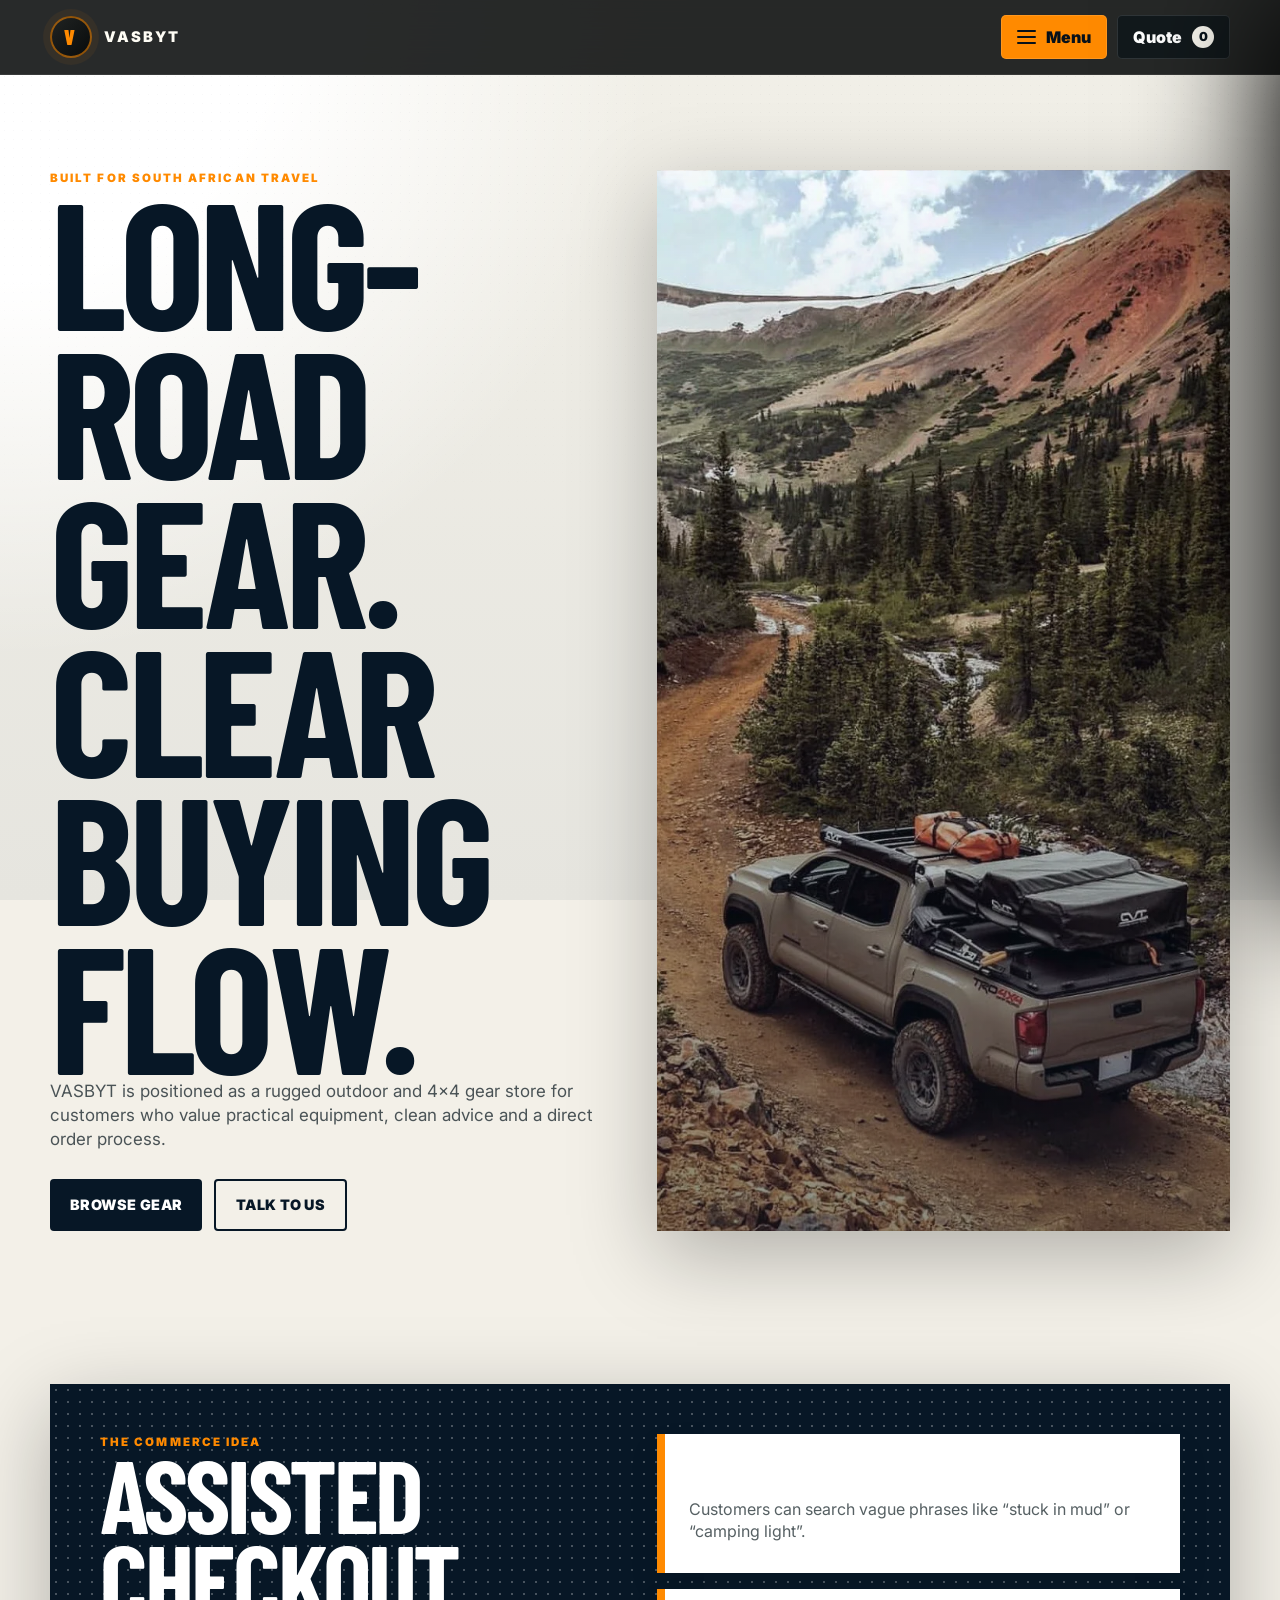
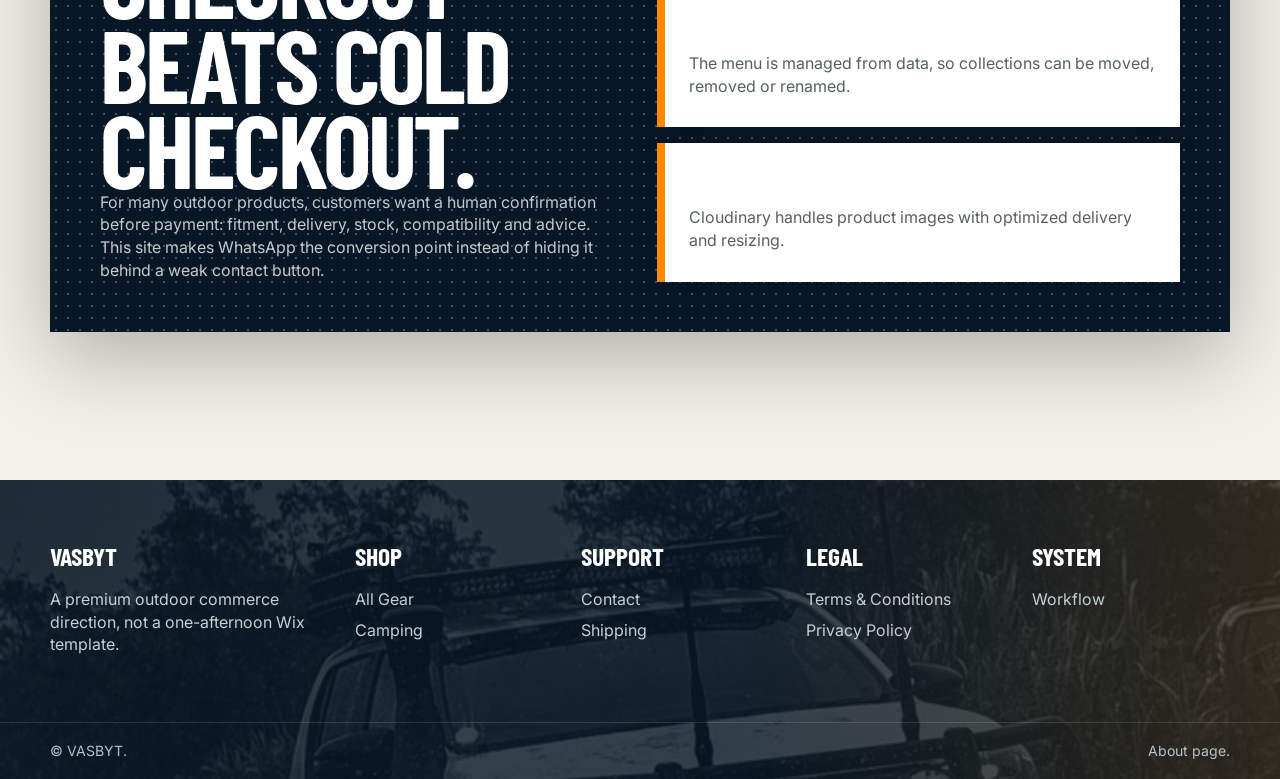
==== commit 7a428ef6: "Add files via upload" ====
--- a/about.html
+++ b/about.html
@@ -1,5 +1,5 @@
 <!doctype html><html lang="en"><head><meta charset="utf-8"><meta name="viewport" content="width=device-width, initial-scale=1"><title>About | VASBYT</title><link rel="stylesheet" href="assets/css/styles.css"></head><body>
-<header class="topbar"><div class="container nav-shell"><a class="brand" href="index.html"><span class="brand-mark">V</span><span>VASBYT</span></a><nav class="top-mini"><a href="index.html">Home</a><a href="shop.html">All Gear</a><a href="contact.html">Contact</a></nav><div class="nav-actions"><button class="menu-trigger" data-menu-toggle><span class="hamb"><i></i><i></i><i></i></span> Menu</button><button class="quote-pill" data-open-quote>Quote <span class="quote-dot" data-quote-count>0</span></button></div></div></header>
+<header class="topbar"><div class="container nav-shell"><a class="brand" href="index.html"><span class="brand-mark">V</span><span>VASBYT</span></a><div class="nav-actions"><button class="menu-trigger" data-menu-toggle><span class="hamb"><i></i><i></i><i></i></span> Menu</button><button class="quote-pill" data-open-quote>Quote <span class="quote-dot" data-quote-count>0</span></button></div></div></header>
 <div class="menu-overlay"></div><aside class="menu-drawer" data-menu-drawer></aside><div class="quote-modal" data-quote-modal></div>
 <main><section class="section"><div class="container grid-2"><div><span class="micro">Built for South African travel</span><h1>Long-road gear. Clear buying flow.</h1><p class="lead">VASBYT is positioned as a rugged outdoor and 4x4 gear store for customers who value practical equipment, clean advice and a direct order process.</p><div class="hero-actions"><a class="btn btn-steel" href="shop.html">Browse gear</a><a class="btn btn-ghost" href="contact.html">Talk to us</a></div></div><div class="image-slab" style="background-image:url('assets/img/theme/mountain-track.webp')"></div></div></section><section class="section tight"><div class="container surface grid-2"><div><span class="micro">The commerce idea</span><h2>Assisted checkout beats cold checkout.</h2><p>For many outdoor products, customers want a human confirmation before payment: fitment, delivery, stock, compatibility and advice. This site makes WhatsApp the conversion point instead of hiding it behind a weak contact button.</p></div><div class="grid-1"><div class="info-card"><h3>Search by problem</h3><p>Customers can search vague phrases like “stuck in mud” or “camping light”.</p></div><div class="info-card"><h3>Collections as menu</h3><p>The menu is managed from data, so collections can be moved, removed or renamed.</p></div><div class="info-card"><h3>Modern media system</h3><p>Cloudinary handles product images with optimized delivery and resizing.</p></div></div></div></section></main>
 <footer class="footer"><div class="footer-bg" data-footer-bg></div><div class="container footer-inner"><div><h4>VASBYT</h4><p>A premium outdoor commerce direction, not a one-afternoon Wix template.</p></div><div><h4>Shop</h4><a href="shop.html">All Gear</a><a href="shop.html?collection=camping">Camping</a></div><div><h4>Support</h4><a href="contact.html">Contact</a><a href="contact.html#shipping">Shipping</a></div><div><h4>Legal</h4><a href="terms.html">Terms & Conditions</a><a href="terms.html#privacy">Privacy Policy</a></div><div><h4>System</h4><a href="docs/client-workflow.md">Workflow</a></div></div><div class="copyright"><div class="container"><span>© VASBYT.</span><span>About page.</span></div></div></footer>
--- a/assets/css/styles.css
+++ b/assets/css/styles.css
@@ -1,37 +1,60 @@
-@import url('https://fonts.googleapis.com/css2?family=Inter:wght@500;600;700;800;900&family=Sora:wght@600;700;800&display=swap');
+@import url('https://fonts.googleapis.com/css2?family=Barlow+Condensed:wght@600;700;800;900&family=Inter:wght@500;600;700;800;900&display=swap');
 
 :root{
-  --bg:#050806; --bg2:#0a0f0d; --panel:#101712cc; --panel2:#151d18;
-  --cream:#f0eadc; --muted:#9ca89d; --line:#ffffff18;
-  --copper:#c17135; --copper2:#e1a15b; --olive:#66715a; --steel:#91a9a8; --sand:#d8c5a1;
-  --radius:26px; --shadow:0 30px 90px #0009;
+  --ink:#071726;
+  --ink2:#0d2335;
+  --night:#050708;
+  --paper:#f3f0e8;
+  --paper2:#e9e6dc;
+  --muted:#6f7777;
+  --line:#0a152016;
+  --white:#fffdf5;
+  --orange:#ff8a00;
+  --orange2:#ffb041;
+  --charcoal:#141414;
+  --steel:#cdd5d7;
+  --green:#15241f;
   --max:1180px;
+  --shadow:0 24px 80px rgba(0,0,0,.28);
+  --hard:0 14px 0 rgba(4,8,12,.18);
 }
-*{box-sizing:border-box} html{scroll-behavior:smooth} body{margin:0;background:var(--bg);color:var(--cream);font-family:Inter,system-ui,sans-serif;line-height:1.45;overflow-x:hidden}
-body:before{content:"";position:fixed;inset:0;pointer-events:none;z-index:-3;background:
-  radial-gradient(circle at 15% 10%,#28423999,transparent 35%),
-  radial-gradient(circle at 80% 0%,#71421d66,transparent 32%),
-  linear-gradient(180deg,#0c100e,#030604 70%)}
-body:after{content:"";position:fixed;inset:0;pointer-events:none;z-index:-2;opacity:.18;background-image:linear-gradient(110deg,transparent 0 40%,#ffffff08 41% 42%,transparent 43% 100%),radial-gradient(#ffffff35 1px,transparent 1px);background-size:150px 150px,4px 4px;mix-blend-mode:screen}
-a{color:inherit;text-decoration:none} img{max-width:100%;display:block} button,input,select{font:inherit}.container{width:min(var(--max),calc(100% - 40px));margin-inline:auto}.section{padding:95px 0}.tight{padding:58px 0}.micro{display:block;font-size:.68rem;text-transform:uppercase;letter-spacing:.18em;color:var(--copper2);font-weight:900}.muted{color:var(--muted)}
-h1,h2,h3{font-family:Sora,Inter,sans-serif;line-height:.94;margin:0;letter-spacing:-.055em} h1{font-size:clamp(3.6rem,9vw,8.8rem)} h2{font-size:clamp(2.15rem,5vw,5rem)} h3{font-size:1.28rem;letter-spacing:-.03em} p{color:#c7cfc4;margin:0}.lead{font-size:1.1rem;max-width:650px;color:#dbe2d6}.grid-2{display:grid;grid-template-columns:1fr 1fr;gap:28px}.grid-3{display:grid;grid-template-columns:repeat(3,1fr);gap:20px}.grid-1{display:grid;gap:14px}.split-head{display:flex;justify-content:space-between;gap:26px;align-items:end;margin-bottom:34px}.split-head p{max-width:460px}
+*{box-sizing:border-box}
+html{scroll-behavior:smooth}
+body{margin:0;font-family:Inter,system-ui,sans-serif;background:var(--paper);color:var(--ink);line-height:1.42;overflow-x:hidden}
+body:before{content:"";position:fixed;inset:0;z-index:-2;pointer-events:none;background:radial-gradient(circle at 0 0,#fff 0 18%,transparent 42%),linear-gradient(180deg,#f2f0e8,#e6e5df)}
+body:after{content:"";position:fixed;inset:0;z-index:-1;pointer-events:none;opacity:.26;background-image:radial-gradient(#0b253522 .8px,transparent .9px);background-size:9px 9px;mask-image:linear-gradient(180deg,#000,transparent 70%)}
+a{text-decoration:none;color:inherit}img{display:block;max-width:100%}button,input,select{font:inherit}.container{width:min(var(--max),calc(100% - 44px));margin-inline:auto}.section{padding:95px 0}.tight{padding:58px 0}.micro{display:block;text-transform:uppercase;letter-spacing:.18em;font-weight:900;color:var(--orange);font-size:.72rem}.muted{color:var(--muted)}
+h1,h2,h3{font-family:'Barlow Condensed',Inter,sans-serif;text-transform:uppercase;line-height:.83;margin:0;letter-spacing:-.03em}h1{font-size:clamp(5rem,14vw,13.4rem)}h2{font-size:clamp(3.2rem,8vw,7.6rem)}h3{font-size:1.75rem}p{margin:0;color:#566063}.lead{font-size:1.06rem;max-width:570px;color:#4a5356}.grid-2{display:grid;grid-template-columns:1fr 1fr;gap:34px}.grid-3{display:grid;grid-template-columns:repeat(3,1fr);gap:22px}.grid-1{display:grid;gap:16px}.split-head{display:grid;grid-template-columns:1fr minmax(280px,430px);align-items:end;gap:28px;margin-bottom:34px}
 
-.topbar{position:sticky;top:0;z-index:50;background:#030604cc;backdrop-filter:blur(22px);border-bottom:1px solid var(--line)}.nav-shell{height:78px;display:flex;align-items:center;justify-content:space-between;gap:18px}.brand{display:flex;align-items:center;gap:12px;font-weight:900;letter-spacing:.14em}.brand-mark{width:43px;height:43px;border-radius:50%;display:grid;place-items:center;color:var(--copper2);background:radial-gradient(circle at 35% 20%,#d3964a55,transparent 42%),#10150f;border:1px solid #d89a5450;box-shadow:0 0 30px #cc793322}.brand span:last-child{font-size:.92rem}.nav-actions{display:flex;align-items:center;gap:10px}.menu-trigger,.quote-pill{height:46px;border-radius:999px;border:1px solid #ffffff1c;background:#ffffff0a;color:var(--cream);padding:0 16px;font-weight:900;display:inline-flex;align-items:center;gap:10px;cursor:pointer}.menu-trigger:hover,.quote-pill:hover{border-color:#d9904d99;background:#d9904d14}.hamb{width:19px;display:grid;gap:4px}.hamb i{height:2px;background:var(--cream);border-radius:99px}.quote-dot{min-width:23px;height:23px;border-radius:50%;display:grid;place-items:center;background:var(--cream);color:#0b0e0b;font-size:.78rem}.top-mini{display:flex;gap:10px}.top-mini a{font-size:.74rem;font-weight:900;text-transform:uppercase;letter-spacing:.08em;padding:11px 13px;border-radius:999px;border:1px solid #ffffff12;color:#cbd4ca}.top-mini a:hover{background:#ffffff12;color:white}@media(max-width:820px){.top-mini{display:none}.nav-shell{height:68px}.container{width:min(var(--max),calc(100% - 28px))}}
+/* Header */
+.topbar{position:sticky;top:0;z-index:70;background:rgba(5,7,8,.86);backdrop-filter:blur(18px);border-bottom:1px solid rgba(255,255,255,.08)}
+.nav-shell{height:74px;display:flex;align-items:center;justify-content:space-between;gap:16px}.brand{display:flex;align-items:center;gap:12px;color:var(--white);font-weight:950;letter-spacing:.13em}.brand-mark{width:42px;height:42px;border-radius:50%;display:grid;place-items:center;background:linear-gradient(135deg,#202322,#080b0c);border:2px solid rgba(255,138,0,.55);color:var(--orange);font-family:'Barlow Condensed';font-size:1.3rem;box-shadow:0 0 0 7px rgba(255,138,0,.06)}.brand span:last-child{font-size:.92rem}.top-mini{display:none!important}.nav-actions{display:flex;align-items:center;gap:10px}.menu-trigger,.quote-pill{height:44px;border:0;border-radius:5px;background:#12191c;color:#fff;padding:0 16px;font-weight:950;display:inline-flex;align-items:center;gap:10px;cursor:pointer;box-shadow:inset 0 0 0 1px rgba(255,255,255,.12)}.menu-trigger{background:var(--orange);color:#07111a}.quote-pill:hover,.menu-trigger:hover{transform:translateY(-1px)}.hamb{width:19px;display:grid;gap:4px}.hamb i{height:2px;background:currentColor;border-radius:99px}.quote-dot{min-width:22px;height:22px;border-radius:50%;display:grid;place-items:center;background:var(--white);color:#07111a;font-size:.78rem}.shop-gear{background:#fff;color:#07111a}
 
-.menu-overlay,.quote-modal{display:none}.menu-open .menu-overlay{display:block;position:fixed;inset:0;background:#0009;z-index:80}.menu-drawer{position:fixed;top:0;right:0;width:min(500px,92vw);height:100vh;background:#0a0f0d;z-index:90;transform:translateX(105%);transition:.38s cubic-bezier(.2,.8,.2,1);padding:24px;overflow:auto;border-left:1px solid #ffffff18;box-shadow:-40px 0 100px #000}.menu-open .menu-drawer{transform:translateX(0)}.drawer-head{display:flex;align-items:flex-start;justify-content:space-between;gap:20px;margin-bottom:22px}.drawer-head h2{font-size:2.2rem}.icon-close{width:44px;height:44px;border-radius:50%;border:1px solid #ffffff22;background:#ffffff0a;color:var(--cream);font-size:1.6rem;cursor:pointer}.drawer-core{display:grid;grid-template-columns:repeat(2,1fr);gap:10px;margin-bottom:16px}.drawer-core a{padding:14px 15px;border:1px solid #ffffff16;border-radius:16px;background:#ffffff07;font-weight:900}.drawer-core a:hover{border-color:#d68a42;background:#d68a4215}.drawer-core--stacked{grid-template-columns:1fr}.accordion{border:1px solid #ffffff16;border-radius:21px;background:#ffffff07;margin:12px 0;overflow:hidden}.accordion summary{cursor:pointer;list-style:none;padding:18px 18px;font-weight:900;display:flex;justify-content:space-between}.drawer-collections{display:grid;gap:10px;padding:0 12px 14px}.drawer-collection{display:grid;grid-template-columns:74px 1fr auto;gap:14px;align-items:center;padding:9px;border-radius:18px;background:#0d130f;border:1px solid #ffffff12}.drawer-collection__image{height:72px;border-radius:14px;background-size:cover;background-position:center;filter:saturate(.95) contrast(1.04)}.drawer-collection small{display:block;color:var(--muted);line-height:1.2;margin-top:4px}.drawer-collection i{font-style:normal;color:var(--copper2);font-weight:900}
+/* Drawer */
+.menu-overlay,.quote-modal{display:none}.menu-open .menu-overlay{display:block;position:fixed;inset:0;background:rgba(0,0,0,.58);z-index:80}.menu-drawer{position:fixed;top:0;right:0;width:min(560px,94vw);height:100vh;background:#081017;color:var(--white);z-index:90;transform:translateX(105%);transition:.38s cubic-bezier(.2,.8,.2,1);padding:28px;overflow:auto;border-left:1px solid rgba(255,255,255,.12);box-shadow:-40px 0 120px #000}.menu-open .menu-drawer{transform:translateX(0)}.drawer-head{display:flex;align-items:flex-start;justify-content:space-between;gap:22px;margin-bottom:24px}.drawer-head h2{font-size:3.8rem;color:#fff}.icon-close{width:52px;height:52px;border-radius:50%;border:1px solid rgba(255,255,255,.18);background:#ffffff08;color:#fff;font-size:1.8rem;cursor:pointer}.drawer-core{display:grid;grid-template-columns:repeat(2,1fr);gap:10px}.drawer-core a{padding:18px 16px;background:#111c22;border:1px solid rgba(255,255,255,.12);font-weight:950;text-transform:uppercase;font-size:.88rem}.drawer-core a:hover{background:var(--orange);color:#07111a}.drawer-core--stacked{grid-template-columns:1fr}.accordion{border:1px solid rgba(255,255,255,.14);background:#0c161c;margin:14px 0;overflow:hidden}.accordion summary{cursor:pointer;list-style:none;padding:18px;font-weight:950;text-transform:uppercase;letter-spacing:.06em;display:flex;justify-content:space-between}.drawer-collections{display:grid;gap:10px;padding:0 14px 16px}.drawer-collection{display:grid;grid-template-columns:100px 1fr auto;gap:14px;align-items:center;padding:10px;background:#111c22;color:#fff;border:1px solid rgba(255,255,255,.12)}.drawer-collection__image{height:84px;background-size:cover;background-position:center;filter:saturate(.92) contrast(1.08)}.drawer-collection b{text-transform:uppercase;font-family:'Barlow Condensed';font-size:1.55rem}.drawer-collection small{display:block;color:#bcc7c9;line-height:1.22}.drawer-collection i{font-style:normal;font-weight:900;color:var(--orange);font-size:1.4rem}
 
-.hero{min-height:calc(100vh - 78px);display:grid;align-items:center;position:relative;overflow:hidden}.hero-bg{position:absolute;inset:0;background-size:cover;background-position:center;z-index:-3;filter:saturate(.85) contrast(1.04)}.hero:before{content:"";position:absolute;inset:0;z-index:-2;background:linear-gradient(90deg,#030604 0%,#030604df 34%,#0306048f 62%,#030604cc),linear-gradient(180deg,#03060455,#030604 96%)}.hero:after{content:"";position:absolute;inset:0;z-index:-1;opacity:.35;background:linear-gradient(135deg,transparent 0 28%,#a9c9c918 28.5% 29%,transparent 29.5% 100%);background-size:76px 76px}.hero-inner{display:grid;grid-template-columns:1.02fr .78fr;gap:46px;align-items:center;padding:90px 0}.hero-copy h1 .accent{color:var(--copper2)}.hero-copy p{max-width:560px;margin-top:20px}.hero-actions{display:flex;gap:12px;flex-wrap:wrap;margin-top:30px}.btn{display:inline-flex;justify-content:center;align-items:center;gap:10px;border:0;cursor:pointer;border-radius:999px;padding:14px 22px;font-weight:900;transition:.2s}.btn-copper{background:linear-gradient(135deg,#e0a15c,#a75c2d);color:#130b05;box-shadow:0 14px 34px #9e572438}.btn-steel{background:#e9eee8;color:#080c09}.btn-ghost{border:1px solid #ffffff25;background:#ffffff08;color:var(--cream)}.btn:hover{transform:translateY(-2px)}.btn-wide{width:100%;margin-top:10px}.stat-row{display:grid;grid-template-columns:repeat(3,1fr);gap:14px;margin-top:44px}.stat{padding:18px;border-radius:20px;border:1px solid #ffffff18;background:#ffffff0a;backdrop-filter:blur(14px)}.stat b{font-size:1.55rem}.stat small{display:block;color:#b6c1b7;margin-top:5px}.tech-card{border:1px solid #ffffff22;border-radius:34px;background:#0c120eaa;backdrop-filter:blur(18px);padding:15px;box-shadow:var(--shadow);transform:rotate(1deg)}.tech-image{height:390px;border-radius:25px;background-size:cover;background-position:center;position:relative;overflow:hidden}.tech-image:before{content:"";position:absolute;inset:0;background:linear-gradient(180deg,transparent,#06100bdc)}.tech-panel{margin-top:-118px;position:relative;background:#080d0ade;border:1px solid #ffffff20;border-radius:24px;padding:24px}.tech-panel h3{font-size:1.6rem;margin:10px 0}.scanner{height:5px;background:linear-gradient(90deg,transparent,var(--steel),transparent);box-shadow:0 0 20px var(--steel);animation:scan 3s infinite}@keyframes scan{50%{transform:translateY(280px)}}@media(max-width:930px){.hero-inner,.grid-2{grid-template-columns:1fr}.hero{min-height:auto}.tech-card{transform:none}.stat-row{grid-template-columns:1fr 1fr}.split-head{display:block}.split-head p{margin-top:12px}}@media(max-width:560px){h1{font-size:3.4rem}.stat-row,.grid-3{grid-template-columns:1fr}.hero-inner{padding:58px 0}.tech-image{height:310px}.section{padding:70px 0}}
+/* Hero */
+.hero{min-height:calc(100vh - 74px);position:relative;overflow:hidden;background:linear-gradient(180deg,var(--paper) 0 58%,var(--ink) 58% 100%)}.hero-bg{position:absolute;right:-3vw;top:105px;width:60vw;height:62vh;background-size:cover;background-position:center;clip-path:polygon(14% 0,100% 0,100% 100%,0 100%);box-shadow:-28px 28px 0 var(--orange),0 44px 90px rgba(0,0,0,.4)}.hero-bg:after{content:"";position:absolute;inset:0;background:linear-gradient(90deg,rgba(243,240,232,.15),rgba(5,8,10,.18))}.hero-inner{position:relative;z-index:2;display:grid;grid-template-columns:.95fr .75fr;gap:36px;align-items:center;padding:92px 0 130px}.hero-copy{padding-top:20px}.hero-copy h1{max-width:680px;color:var(--ink);text-shadow:none}.hero-copy h1 .accent{color:var(--orange)}.hero-copy p{margin-top:22px}.hero-actions{display:flex;gap:12px;flex-wrap:wrap;margin-top:28px}.btn{display:inline-flex;align-items:center;justify-content:center;gap:10px;border:0;cursor:pointer;border-radius:4px;padding:14px 20px;font-weight:950;transition:.18s;text-transform:uppercase;letter-spacing:.02em;font-size:.9rem}.btn-copper{background:var(--orange);color:#07111a}.btn-steel{background:var(--ink);color:#fff}.btn-ghost{background:transparent;color:inherit;border:2px solid currentColor}.btn:hover{transform:translateY(-2px)}.btn-wide{width:100%;margin-top:10px}.stat-row{display:grid;grid-template-columns:repeat(3,1fr);gap:0;margin-top:64px;background:#0b1e2d;color:#fff;box-shadow:var(--hard)}.stat{padding:22px;border-right:1px solid rgba(255,255,255,.15)}.stat:last-child{border-right:0}.stat b{font-family:'Barlow Condensed';font-size:3rem;color:#fff;line-height:.8}.stat small{display:block;color:#b7c4c8;margin-top:10px}.tech-card{align-self:end;margin-top:240px;background:#0a1014;color:#fff;border:1px solid rgba(255,255,255,.12);box-shadow:0 36px 90px rgba(0,0,0,.38)}.tech-image{height:270px;background-size:cover;background-position:center;position:relative;overflow:hidden}.tech-image:before{content:"";position:absolute;inset:0;background:linear-gradient(180deg,transparent,#071018 90%)}.scanner{position:absolute;left:0;right:0;top:40%;height:5px;background:linear-gradient(90deg,transparent,var(--orange),transparent);box-shadow:0 0 22px var(--orange);animation:scan 2.9s infinite}.tech-panel{padding:24px}.tech-panel h3{font-size:2.15rem;margin:8px 0}.tech-panel p{color:#b8c4c7}
+@keyframes scan{50%{transform:translateY(155px)}}
 
-.surface{background:#e4dac4;color:#10130f;border-radius:34px;padding:44px;box-shadow:var(--shadow);position:relative;overflow:hidden}.surface:before{content:"";position:absolute;inset:0;opacity:.25;background-image:linear-gradient(110deg,transparent 0 45%,#00000013 46% 47%,transparent 48%),radial-gradient(circle at 10% 10%,#9b632c44,transparent 35%);background-size:82px 82px,100% 100%}.surface>*{position:relative}.surface p{color:#5f625a}.surface h2,.surface h3{color:#0d110d}.terrain-grid{display:grid;grid-template-columns:repeat(3,1fr);gap:18px;margin-top:28px}.terrain-card{min-height:230px;border-radius:24px;overflow:hidden;padding:22px;display:flex;flex-direction:column;justify-content:space-between;position:relative;background:#111;color:white;border:1px solid #00000018}.terrain-card:before{content:"";position:absolute;inset:0;background-image:linear-gradient(180deg,#06100a55,#06100aec),var(--terrain);background-size:cover;background-position:center;transition:.35s}.terrain-card:hover:before{transform:scale(1.07);filter:saturate(1.14)}.terrain-card>*{position:relative}.terrain-card__count{align-self:flex-end;color:#ffffffab;font-weight:900}.terrain-card h3{font-size:1.8rem}.terrain-card p{color:#e4e0d1}.terrain-card b{color:var(--copper2)}@media(max-width:880px){.terrain-grid{grid-template-columns:1fr 1fr}.surface{padding:28px}}@media(max-width:600px){.terrain-grid{grid-template-columns:1fr}}
+/* Collection stage */
+.surface{background:#071726;color:#fff;padding:50px;position:relative;overflow:hidden;box-shadow:var(--shadow)}.surface:before{content:"";position:absolute;inset:0;opacity:.26;background:linear-gradient(90deg,transparent 0 36%,rgba(255,255,255,.09) 36.2% 36.7%,transparent 37%),radial-gradient(#fff 1px,transparent 1px);background-size:96px 96px,12px 12px}.surface>*{position:relative}.surface p{color:#c2cace}.surface h2,.surface h3{color:#fff}.terrain-grid{display:grid;grid-template-columns:repeat(3,1fr);gap:0;margin-top:32px;border:1px solid rgba(255,255,255,.14)}.terrain-card{min-height:310px;position:relative;overflow:hidden;padding:26px;display:flex;flex-direction:column;justify-content:space-between;color:#fff;background:#111;border-right:1px solid rgba(255,255,255,.13);border-bottom:1px solid rgba(255,255,255,.13)}.terrain-card:nth-child(3n){border-right:0}.terrain-card:before{content:"";position:absolute;inset:0;background-image:linear-gradient(180deg,rgba(6,10,12,.25),rgba(6,10,12,.9)),var(--terrain);background-size:cover;background-position:center;filter:saturate(.85) contrast(1.05);transition:.35s}.terrain-card:nth-child(2):before,.terrain-card:nth-child(5):before{background-image:linear-gradient(180deg,rgba(255,138,0,.78),rgba(10,16,20,.88)),var(--terrain)}.terrain-card:hover:before{transform:scale(1.08);filter:saturate(1.1) contrast(1.12)}.terrain-card>*{position:relative}.terrain-card__count{font-family:'Barlow Condensed';font-size:5rem;line-height:.75;color:rgba(255,255,255,.24);font-weight:900}.terrain-card h3{font-size:3.3rem}.terrain-card p{color:#f4f1e8;max-width:270px}.terrain-card b{display:inline-flex;width:max-content;margin-top:18px;background:#fff;color:#07111a;padding:10px 13px;text-transform:uppercase;font-size:.8rem}
 
-.banner{position:relative;min-height:360px;border-radius:36px;overflow:hidden;border:1px solid #ffffff18;background:#111;display:grid;align-items:end;padding:42px;box-shadow:var(--shadow)}.banner-bg{position:absolute;inset:0;background-size:cover;background-position:center;filter:saturate(.8) contrast(1.05)}.banner:before{content:"";position:absolute;inset:0;background:linear-gradient(90deg,#030604ef,#03060499 55%,#03060440),linear-gradient(180deg,transparent,#030604)}.banner>*{position:relative}.finder{margin-top:-58px;position:relative;z-index:3}.finder-panel{border:1px solid #ffffff1d;background:#0c120ed9;backdrop-filter:blur(20px);border-radius:30px;padding:20px;box-shadow:0 30px 80px #0009}.finder-row{display:grid;grid-template-columns:1fr 230px 200px;gap:12px}.input,.select{height:58px;border-radius:18px;border:1px solid #ffffff18;background:#050806;color:var(--cream);padding:0 18px;outline:0}.input:focus,.select:focus{border-color:#d98b4c;box-shadow:0 0 0 4px #d98b4c1a}.chip-row{display:flex;flex-wrap:wrap;gap:9px;margin-top:14px}.chip{border:1px solid #ffffff18;background:#ffffff09;color:#d4dbd1;border-radius:999px;padding:10px 14px;font-weight:800;cursor:pointer}.chip.active,.chip:hover{background:#d98b4c;color:#120c06}.search-meta{margin-top:12px;color:var(--muted);font-size:.9rem}@media(max-width:860px){.finder-row{grid-template-columns:1fr}.banner{padding:28px}}
+/* Banners / finder */
+.banner{position:relative;min-height:420px;overflow:hidden;background:#071726;color:#fff;padding:52px 44px;display:flex;flex-direction:column;justify-content:flex-end;box-shadow:var(--shadow)}.banner-bg{position:absolute;inset:0;background-size:cover;background-position:center;filter:saturate(.85) contrast(1.05);opacity:.62}.banner:before{content:"";position:absolute;inset:0;background:linear-gradient(90deg,#071726 0%,rgba(7,23,38,.75) 48%,rgba(7,23,38,.12)),linear-gradient(180deg,transparent,#071726)}.banner>*{position:relative}.banner h1{font-size:clamp(5.4rem,13vw,11rem);color:#fff;max-width:760px}.banner p{color:#d9e2e5}.finder{position:relative;margin-top:-48px;z-index:4}.finder-panel{background:#fff;color:var(--ink);box-shadow:0 18px 50px rgba(0,0,0,.22);padding:18px;border-left:10px solid var(--orange)}.finder-row{display:grid;grid-template-columns:1fr 220px 200px;gap:10px}.input,.select{height:52px;border:1px solid #d7d7d2;background:#f2f1ec;color:var(--ink);padding:0 14px;font-weight:800}.chip-row{display:flex;flex-wrap:wrap;gap:8px;margin-top:14px}.chip{border:0;background:#e6e2d7;color:#071726;padding:10px 13px;border-radius:3px;font-weight:950;cursor:pointer;text-transform:uppercase;font-size:.78rem}.chip.active,.chip:hover{background:var(--orange);color:#07111a}.search-meta{margin-top:12px;color:#687273;font-size:.9rem;font-weight:700}
 
-.product-grid{display:grid;grid-template-columns:repeat(4,1fr);gap:20px}.product-card{border:1px solid #ffffff14;background:#0f1511;border-radius:24px;overflow:hidden;box-shadow:0 18px 55px #0006;transition:.22s}.product-card:hover{transform:translateY(-5px);border-color:#c57b3e55}.product-media{height:245px;display:block;position:relative;overflow:hidden;background:#0a0d0a}.product-media img,.product-art{width:100%;height:100%;object-fit:cover}.product-art{background-size:cover;background-position:center;position:relative;display:grid;place-items:center}.product-art:before{content:"";position:absolute;inset:0;background:linear-gradient(180deg,#111a1280,#060905e8),radial-gradient(circle at 30% 20%,#e1a15b66,transparent 28%)}.product-art span{position:relative;font-family:Sora;font-size:3rem;color:#f4ead5cc}.badge{position:absolute;top:13px;left:13px;background:#050806;color:#fff;border:1px solid #ffffff22;border-radius:999px;padding:6px 10px;font-size:.72rem;font-weight:900}.product-body{padding:18px;background:#e7dfcf;color:#11150f}.product-body p{color:#62675e;font-size:.92rem;min-height:58px;margin:8px 0 14px}.product-body .micro{color:#b66b36}.price-row{display:flex;align-items:baseline;gap:10px;margin:12px 0}.price{font-size:1.25rem;font-weight:900;color:#070a08}.was{text-decoration:line-through;color:#7b8078}.product-actions{display:grid;grid-template-columns:1fr 1fr;gap:10px}.product-actions .btn{padding:11px 12px;font-size:.86rem}.empty-state{grid-column:1/-1;border:1px solid #ffffff18;background:#ffffff09;border-radius:24px;padding:30px;color:#dce5dc}@media(max-width:1050px){.product-grid{grid-template-columns:repeat(3,1fr)}}@media(max-width:750px){.product-grid{grid-template-columns:repeat(2,1fr)}}@media(max-width:520px){.product-grid{grid-template-columns:1fr}.product-media{height:260px}}
+/* Products */
+.product-grid{display:grid;grid-template-columns:repeat(4,1fr);gap:20px}.product-card{background:#fff;color:var(--ink);box-shadow:0 18px 38px rgba(0,0,0,.16);overflow:hidden;position:relative;transition:.22s}.product-card:hover{transform:translateY(-6px);box-shadow:0 28px 60px rgba(0,0,0,.22)}.product-card:before{content:"";position:absolute;top:0;left:0;right:0;height:6px;background:var(--orange);z-index:2}.product-media{height:255px;background:#111;position:relative;overflow:hidden}.product-media img,.product-art{width:100%;height:100%;object-fit:cover}.product-art{background-size:cover;background-position:center;display:grid;place-items:center;position:relative}.product-art:before{content:"";position:absolute;inset:0;background:linear-gradient(180deg,rgba(7,23,38,.18),rgba(7,23,38,.88))}.product-art span{position:relative;font-family:'Barlow Condensed';font-size:5rem;color:#fff}.badge{position:absolute;top:14px;left:14px;background:var(--orange);color:#07111a;padding:8px 10px;font-size:.72rem;font-weight:950;text-transform:uppercase}.product-body{padding:18px;background:#fff;color:#071726}.product-body .micro{color:#bf5d00}.product-body h3{font-size:1.65rem;min-height:54px}.product-body p{color:#596466;font-size:.9rem;min-height:58px;margin:8px 0 12px}.price-row{display:flex;align-items:baseline;gap:10px;border-top:1px solid #e6e6e1;padding-top:12px;margin:12px 0}.price{font-weight:950;font-size:1.4rem;color:#071726}.was{text-decoration:line-through;color:#899092}.product-actions{display:grid;grid-template-columns:1fr 1fr;gap:8px}.product-actions .btn{padding:11px 10px;font-size:.8rem}.empty-state{grid-column:1/-1;background:#fff;border-left:10px solid var(--orange);padding:30px;color:#071726;font-weight:900}
 
-.quote-open .quote-modal{display:block;position:fixed;inset:0;z-index:100}.modal-backdrop{position:absolute;inset:0;background:#000a}.quote-panel{position:absolute;right:18px;top:18px;bottom:18px;width:min(460px,calc(100% - 36px));overflow:auto;background:#0a0f0d;border:1px solid #ffffff20;border-radius:28px;padding:22px;box-shadow:var(--shadow)}.quote-item{display:flex;align-items:center;justify-content:space-between;gap:12px;padding:13px 0;border-bottom:1px solid #ffffff12}.quote-item small{display:block;color:var(--muted)}.quote-item button{border:1px solid #ffffff20;background:#ffffff0a;color:var(--cream);border-radius:10px;padding:5px 8px}.quote-actions{margin-top:18px}
+/* Quote */
+.quote-open .quote-modal{display:block;position:fixed;inset:0;z-index:100}.modal-backdrop{position:absolute;inset:0;background:rgba(0,0,0,.62)}.quote-panel{position:absolute;right:18px;top:18px;bottom:18px;width:min(520px,calc(100% - 36px));overflow:auto;background:#071017;color:#fff;border:1px solid rgba(255,255,255,.18);padding:30px;box-shadow:var(--shadow)}.quote-panel h2{font-size:4.5rem;color:#fff}.quote-item{display:flex;justify-content:space-between;gap:14px;align-items:center;border-bottom:1px solid rgba(255,255,255,.12);padding:17px 0}.quote-item h3{font-size:1.55rem}.quote-item small{display:block;color:#aebbc0}.quote-item button{border:1px solid rgba(255,255,255,.2);background:#121d24;color:#fff;padding:8px 10px}.quote-actions{margin-top:22px}
 
-.product-detail-grid{display:grid;grid-template-columns:.95fr 1.05fr;gap:34px;align-items:start}.detail-media{min-height:580px;border-radius:34px;overflow:hidden;border:1px solid #ffffff1f;background:#111;position:relative;box-shadow:var(--shadow)}.detail-media img,.detail-media .product-art{width:100%;height:580px}.detail-copy{padding:24px}.detail-copy h1{font-size:clamp(2.8rem,6vw,6.2rem)}.detail-price .price{color:var(--cream);font-size:2rem}.spec-panel{border:1px solid #ffffff17;background:#ffffff08;border-radius:24px;padding:22px;margin:24px 0}.spec-panel b{display:block;margin-top:12px;color:#fff}.spec-panel p{margin-top:5px}@media(max-width:900px){.product-detail-grid{grid-template-columns:1fr}.detail-media,.detail-media img,.detail-media .product-art{min-height:360px;height:360px}}
+/* Detail / info */
+.product-detail-grid{display:grid;grid-template-columns:1fr 1fr;gap:40px}.detail-media{min-height:590px;background:#111;overflow:hidden;box-shadow:var(--shadow)}.detail-media img,.detail-media .product-art{width:100%;height:590px;object-fit:cover}.detail-copy{padding:20px 0}.detail-copy h1{font-size:clamp(4rem,9vw,8rem)}.detail-price .price{font-size:2.4rem}.spec-panel,.info-card{background:#fff;color:var(--ink);padding:24px;border-left:8px solid var(--orange);box-shadow:0 14px 30px rgba(0,0,0,.08)}.spec-panel{margin:26px 0}.spec-panel p,.info-card p{color:#566063}.info-card h3{margin:8px 0}.image-slab{min-height:520px;background-size:cover;background-position:center;box-shadow:var(--shadow);position:relative}.image-slab:after{content:"";position:absolute;inset:0;background:linear-gradient(180deg,transparent,rgba(7,23,38,.45))}.legal{max-width:900px;background:#fff;padding:46px;border-left:10px solid var(--orange);box-shadow:var(--shadow)}.legal h2{font-size:3rem;margin-top:32px}.legal p,.legal li{color:#566063}.legal ul{padding-left:20px}
 
-.info-card{border:1px solid #ffffff18;background:#ffffff08;border-radius:28px;padding:26px}.info-card h3{margin:12px 0}.image-slab{min-height:470px;border-radius:34px;background-size:cover;background-position:center;border:1px solid #ffffff20;box-shadow:var(--shadow);position:relative;overflow:hidden}.image-slab:after{content:"";position:absolute;inset:0;background:linear-gradient(180deg,transparent,#030604cc)}.legal{max-width:880px}.legal h2{font-size:2rem;margin-top:32px}.legal p,.legal li{color:#c7cfc4}.legal ul{padding-left:20px}
+/* Footer */
+.footer{margin-top:90px;background:#071726;color:#fff;position:relative;overflow:hidden}.footer-bg{position:absolute;inset:0;background-size:cover;background-position:center;filter:saturate(.4) contrast(1.1);opacity:.18}.footer:before{content:"";position:absolute;inset:0;background:linear-gradient(90deg,#071726 0 58%,rgba(255,138,0,.18))}.footer-inner{position:relative;padding:58px 0;display:grid;grid-template-columns:1.4fr repeat(4,1fr);gap:28px}.footer h4{font-family:'Barlow Condensed';font-size:1.6rem;text-transform:uppercase;margin:0 0 14px}.footer a,.footer p{display:block;color:#c5d0d3;margin:8px 0}.footer a:hover{color:var(--orange)}.copyright{position:relative;border-top:1px solid rgba(255,255,255,.12);padding:18px 0;color:#b6c2c6;font-size:.88rem}.copyright .container{display:flex;justify-content:space-between;gap:20px}
 
-.footer{margin-top:90px;border-top:1px solid #ffffff14;position:relative;overflow:hidden}.footer-bg{position:absolute;inset:0;background-size:cover;background-position:center;filter:saturate(.4) contrast(1.1);opacity:.18}.footer:before{content:"";position:absolute;inset:0;background:linear-gradient(180deg,#030604,#030604e8)}.footer-inner{position:relative;padding:54px 0;display:grid;grid-template-columns:1.3fr repeat(4,1fr);gap:28px}.footer h4{margin:0 0 14px;font-family:Sora}.footer a,.footer p{display:block;color:#aeb9af;margin:8px 0}.footer a:hover{color:var(--copper2)}.copyright{position:relative;border-top:1px solid #ffffff12;padding:18px 0;color:#879187;font-size:.88rem}.copyright .container{display:flex;justify-content:space-between;gap:20px}@media(max-width:850px){.footer-inner{grid-template-columns:1fr 1fr}.copyright .container{display:block}}@media(max-width:520px){.footer-inner{grid-template-columns:1fr}}
+@media(max-width:1050px){.product-grid{grid-template-columns:repeat(3,1fr)}.hero-bg{opacity:.45;width:72vw}.hero-inner{grid-template-columns:1fr}.tech-card{margin-top:0;max-width:540px}.terrain-grid{grid-template-columns:repeat(2,1fr)}.terrain-card:nth-child(3n){border-right:1px solid rgba(255,255,255,.13)}.split-head{grid-template-columns:1fr}.finder-row{grid-template-columns:1fr 1fr}.finder-row .input{grid-column:1/-1}}
+@media(max-width:760px){.container{width:min(var(--max),calc(100% - 28px))}.nav-shell{height:66px}.quote-pill{padding:0 12px}.hero{background:linear-gradient(180deg,var(--paper) 0 70%,var(--ink) 70% 100%)}.hero-bg{right:-20vw;top:150px;width:105vw;height:45vh}.hero-inner{padding:58px 0 80px}.hero-copy h1{font-size:clamp(4.3rem,22vw,8rem)}.stat-row{grid-template-columns:1fr}.stat{border-right:0;border-bottom:1px solid rgba(255,255,255,.15)}.surface{padding:28px}.terrain-grid,.grid-2,.grid-3{grid-template-columns:1fr}.terrain-card{min-height:260px;border-right:0}.product-grid{grid-template-columns:repeat(2,1fr);gap:14px}.product-media{height:205px}.finder-row{grid-template-columns:1fr}.banner{padding:34px 24px;min-height:340px}.banner h1{font-size:4.8rem}.footer-inner{grid-template-columns:1fr 1fr}.copyright .container{display:block}.product-detail-grid{grid-template-columns:1fr}.detail-media,.detail-media img,.detail-media .product-art{min-height:390px;height:390px}}
+@media(max-width:520px){.product-grid{grid-template-columns:1fr}.product-media{height:270px}.drawer-core{grid-template-columns:1fr}.drawer-collection{grid-template-columns:88px 1fr auto}.footer-inner{grid-template-columns:1fr}h2{font-size:3.3rem}.quote-panel{padding:22px}}
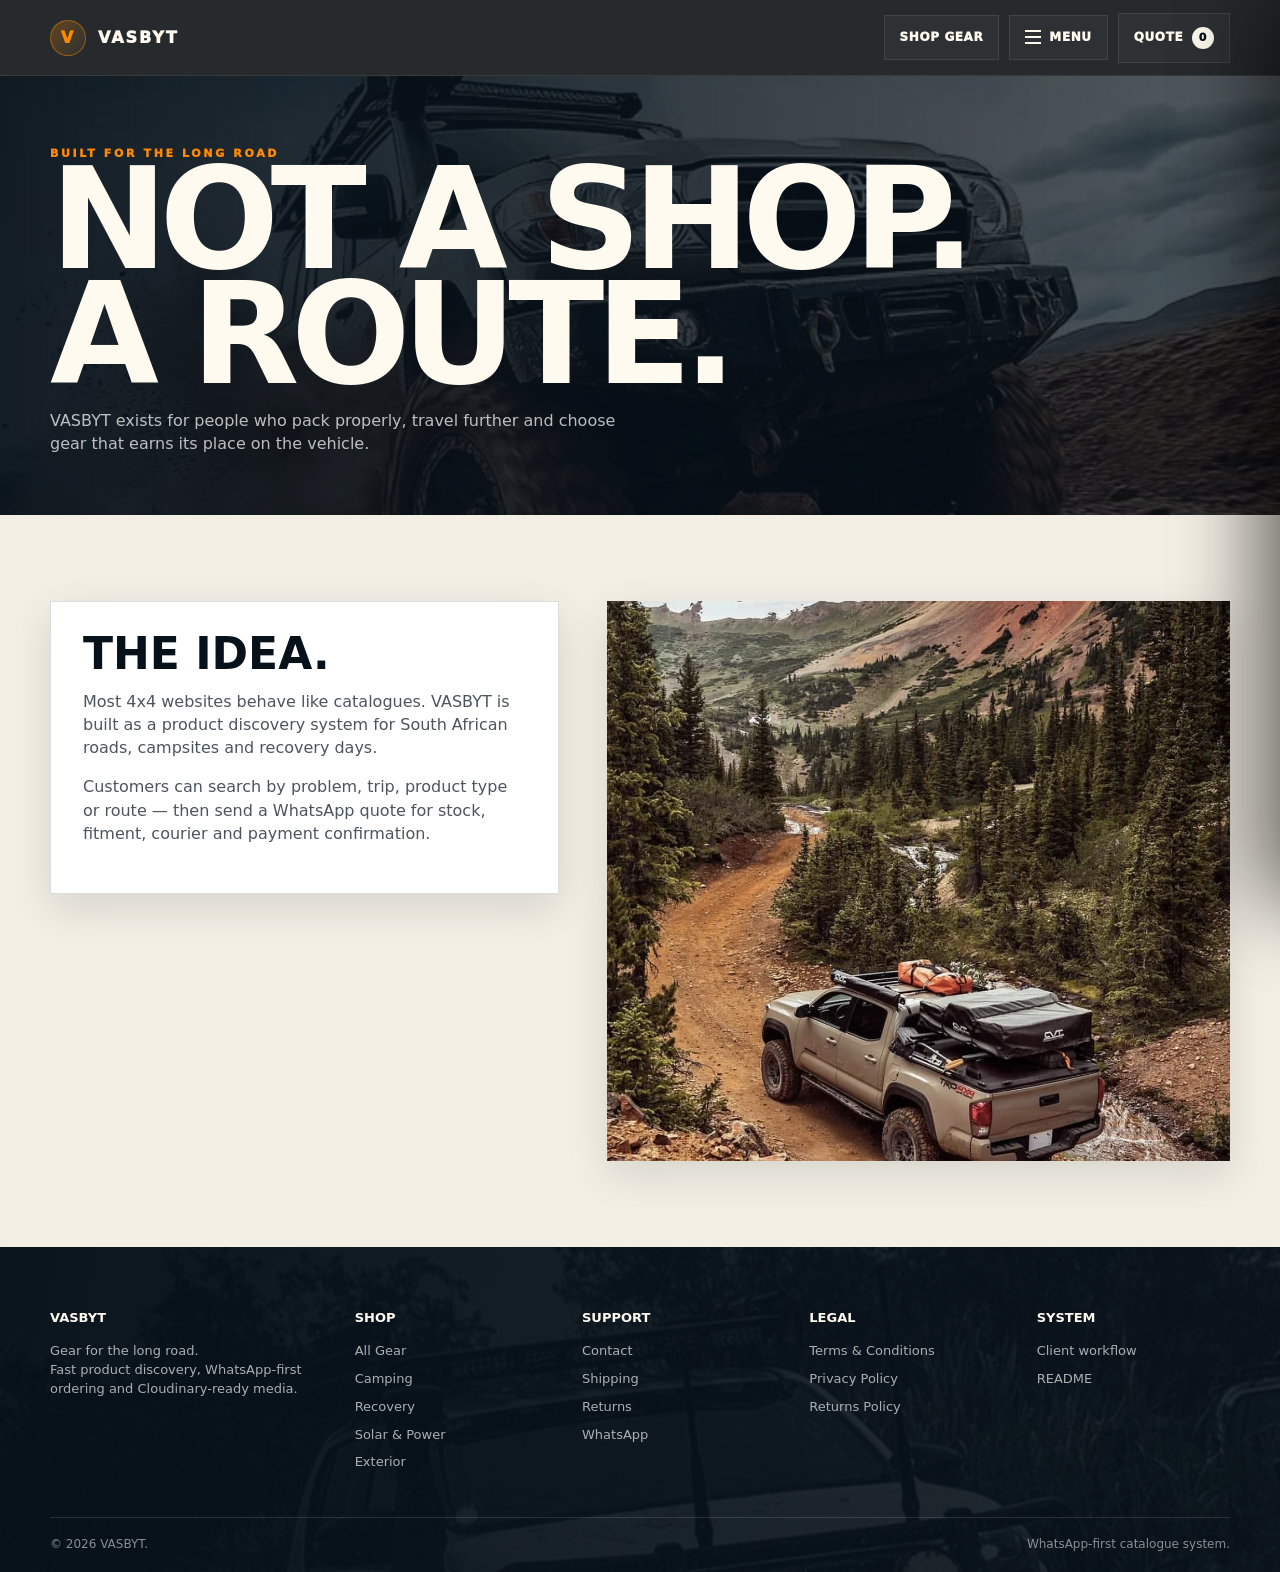
==== commit b2f06b20: "Add files via upload" ====
--- a/about.html
+++ b/about.html
@@ -1,6 +1,3 @@
-<!doctype html><html lang="en"><head><meta charset="utf-8"><meta name="viewport" content="width=device-width, initial-scale=1"><title>About | VASBYT</title><link rel="stylesheet" href="assets/css/styles.css"></head><body>
-<header class="topbar"><div class="container nav-shell"><a class="brand" href="index.html"><span class="brand-mark">V</span><span>VASBYT</span></a><div class="nav-actions"><button class="menu-trigger" data-menu-toggle><span class="hamb"><i></i><i></i><i></i></span> Menu</button><button class="quote-pill" data-open-quote>Quote <span class="quote-dot" data-quote-count>0</span></button></div></div></header>
-<div class="menu-overlay"></div><aside class="menu-drawer" data-menu-drawer></aside><div class="quote-modal" data-quote-modal></div>
-<main><section class="section"><div class="container grid-2"><div><span class="micro">Built for South African travel</span><h1>Long-road gear. Clear buying flow.</h1><p class="lead">VASBYT is positioned as a rugged outdoor and 4x4 gear store for customers who value practical equipment, clean advice and a direct order process.</p><div class="hero-actions"><a class="btn btn-steel" href="shop.html">Browse gear</a><a class="btn btn-ghost" href="contact.html">Talk to us</a></div></div><div class="image-slab" style="background-image:url('assets/img/theme/mountain-track.webp')"></div></div></section><section class="section tight"><div class="container surface grid-2"><div><span class="micro">The commerce idea</span><h2>Assisted checkout beats cold checkout.</h2><p>For many outdoor products, customers want a human confirmation before payment: fitment, delivery, stock, compatibility and advice. This site makes WhatsApp the conversion point instead of hiding it behind a weak contact button.</p></div><div class="grid-1"><div class="info-card"><h3>Search by problem</h3><p>Customers can search vague phrases like “stuck in mud” or “camping light”.</p></div><div class="info-card"><h3>Collections as menu</h3><p>The menu is managed from data, so collections can be moved, removed or renamed.</p></div><div class="info-card"><h3>Modern media system</h3><p>Cloudinary handles product images with optimized delivery and resizing.</p></div></div></div></section></main>
-<footer class="footer"><div class="footer-bg" data-footer-bg></div><div class="container footer-inner"><div><h4>VASBYT</h4><p>A premium outdoor commerce direction, not a one-afternoon Wix template.</p></div><div><h4>Shop</h4><a href="shop.html">All Gear</a><a href="shop.html?collection=camping">Camping</a></div><div><h4>Support</h4><a href="contact.html">Contact</a><a href="contact.html#shipping">Shipping</a></div><div><h4>Legal</h4><a href="terms.html">Terms & Conditions</a><a href="terms.html#privacy">Privacy Policy</a></div><div><h4>System</h4><a href="docs/client-workflow.md">Workflow</a></div></div><div class="copyright"><div class="container"><span>© VASBYT.</span><span>About page.</span></div></div></footer>
-<script src="data/store-data.js"></script><script src="assets/js/app.js"></script></body></html>
+<!doctype html><html lang="en"><head><meta charset="utf-8"><meta name="viewport" content="width=device-width,initial-scale=1"><title>About | VASBYT</title><link rel="stylesheet" href="assets/css/styles.css"></head><body>
+<header id="siteHeader" class="site-header"></header><div class="drawer-backdrop"></div><aside id="menuDrawer" class="drawer"></aside><div class="quote-backdrop"></div><aside id="quoteDrawer" class="quote-drawer"></aside>
+<main class="page"><section class="shop-hero"><div class="container reveal"><div class="eyebrow">Built for the long road</div><h1 class="mega">Not a shop.<br>A route.</h1><p class="lead">VASBYT exists for people who pack properly, travel further and choose gear that earns its place on the vehicle.</p></div></section><section class="inner-page"><div class="container page-grid"><div class="content-card reveal"><h2>The idea.</h2><p>Most 4x4 websites behave like catalogues. VASBYT is built as a product discovery system for South African roads, campsites and recovery days.</p><p>Customers can search by problem, trip, product type or route — then send a WhatsApp quote for stock, fitment, courier and payment confirmation.</p></div><img class="reveal" src="assets/img/hero-trail.webp" alt="Overland vehicle on a trail" style="width:100%;height:560px;object-fit:cover;box-shadow:var(--shadow-soft)"></div></section></main><footer id="siteFooter" class="site-footer"></footer><script src="data/store-data.js"></script><script src="assets/js/app.js"></script></body></html>
--- a/assets/css/styles.css
+++ b/assets/css/styles.css
@@ -1,60 +1,20 @@
-@import url('https://fonts.googleapis.com/css2?family=Barlow+Condensed:wght@600;700;800;900&family=Inter:wght@500;600;700;800;900&display=swap');
-
 :root{
-  --ink:#071726;
-  --ink2:#0d2335;
-  --night:#050708;
-  --paper:#f3f0e8;
-  --paper2:#e9e6dc;
-  --muted:#6f7777;
-  --line:#0a152016;
-  --white:#fffdf5;
-  --orange:#ff8a00;
-  --orange2:#ffb041;
-  --charcoal:#141414;
-  --steel:#cdd5d7;
-  --green:#15241f;
-  --max:1180px;
-  --shadow:0 24px 80px rgba(0,0,0,.28);
-  --hard:0 14px 0 rgba(4,8,12,.18);
+  --ink:#07111a; --ink-2:#0b1620; --ink-3:#101c26;
+  --paper:#f3efe5; --paper-2:#e9e1d2; --white:#fffaf0;
+  --orange:#ff8a00; --orange-2:#d96d08; --sand:#c7b89b;
+  --muted:#5f6870; --line:rgba(7,17,26,.14); --line-dark:rgba(255,255,255,.13);
+  --shadow:0 28px 80px rgba(0,0,0,.22); --shadow-soft:0 14px 40px rgba(7,17,26,.12);
+  --max:1180px; --header:76px;
+  --condensed:'Arial Narrow','Roboto Condensed','Impact',system-ui,sans-serif;
+  --sans:Inter,ui-sans-serif,system-ui,-apple-system,BlinkMacSystemFont,'Segoe UI',sans-serif;
 }
-*{box-sizing:border-box}
-html{scroll-behavior:smooth}
-body{margin:0;font-family:Inter,system-ui,sans-serif;background:var(--paper);color:var(--ink);line-height:1.42;overflow-x:hidden}
-body:before{content:"";position:fixed;inset:0;z-index:-2;pointer-events:none;background:radial-gradient(circle at 0 0,#fff 0 18%,transparent 42%),linear-gradient(180deg,#f2f0e8,#e6e5df)}
-body:after{content:"";position:fixed;inset:0;z-index:-1;pointer-events:none;opacity:.26;background-image:radial-gradient(#0b253522 .8px,transparent .9px);background-size:9px 9px;mask-image:linear-gradient(180deg,#000,transparent 70%)}
-a{text-decoration:none;color:inherit}img{display:block;max-width:100%}button,input,select{font:inherit}.container{width:min(var(--max),calc(100% - 44px));margin-inline:auto}.section{padding:95px 0}.tight{padding:58px 0}.micro{display:block;text-transform:uppercase;letter-spacing:.18em;font-weight:900;color:var(--orange);font-size:.72rem}.muted{color:var(--muted)}
-h1,h2,h3{font-family:'Barlow Condensed',Inter,sans-serif;text-transform:uppercase;line-height:.83;margin:0;letter-spacing:-.03em}h1{font-size:clamp(5rem,14vw,13.4rem)}h2{font-size:clamp(3.2rem,8vw,7.6rem)}h3{font-size:1.75rem}p{margin:0;color:#566063}.lead{font-size:1.06rem;max-width:570px;color:#4a5356}.grid-2{display:grid;grid-template-columns:1fr 1fr;gap:34px}.grid-3{display:grid;grid-template-columns:repeat(3,1fr);gap:22px}.grid-1{display:grid;gap:16px}.split-head{display:grid;grid-template-columns:1fr minmax(280px,430px);align-items:end;gap:28px;margin-bottom:34px}
-
-/* Header */
-.topbar{position:sticky;top:0;z-index:70;background:rgba(5,7,8,.86);backdrop-filter:blur(18px);border-bottom:1px solid rgba(255,255,255,.08)}
-.nav-shell{height:74px;display:flex;align-items:center;justify-content:space-between;gap:16px}.brand{display:flex;align-items:center;gap:12px;color:var(--white);font-weight:950;letter-spacing:.13em}.brand-mark{width:42px;height:42px;border-radius:50%;display:grid;place-items:center;background:linear-gradient(135deg,#202322,#080b0c);border:2px solid rgba(255,138,0,.55);color:var(--orange);font-family:'Barlow Condensed';font-size:1.3rem;box-shadow:0 0 0 7px rgba(255,138,0,.06)}.brand span:last-child{font-size:.92rem}.top-mini{display:none!important}.nav-actions{display:flex;align-items:center;gap:10px}.menu-trigger,.quote-pill{height:44px;border:0;border-radius:5px;background:#12191c;color:#fff;padding:0 16px;font-weight:950;display:inline-flex;align-items:center;gap:10px;cursor:pointer;box-shadow:inset 0 0 0 1px rgba(255,255,255,.12)}.menu-trigger{background:var(--orange);color:#07111a}.quote-pill:hover,.menu-trigger:hover{transform:translateY(-1px)}.hamb{width:19px;display:grid;gap:4px}.hamb i{height:2px;background:currentColor;border-radius:99px}.quote-dot{min-width:22px;height:22px;border-radius:50%;display:grid;place-items:center;background:var(--white);color:#07111a;font-size:.78rem}.shop-gear{background:#fff;color:#07111a}
-
-/* Drawer */
-.menu-overlay,.quote-modal{display:none}.menu-open .menu-overlay{display:block;position:fixed;inset:0;background:rgba(0,0,0,.58);z-index:80}.menu-drawer{position:fixed;top:0;right:0;width:min(560px,94vw);height:100vh;background:#081017;color:var(--white);z-index:90;transform:translateX(105%);transition:.38s cubic-bezier(.2,.8,.2,1);padding:28px;overflow:auto;border-left:1px solid rgba(255,255,255,.12);box-shadow:-40px 0 120px #000}.menu-open .menu-drawer{transform:translateX(0)}.drawer-head{display:flex;align-items:flex-start;justify-content:space-between;gap:22px;margin-bottom:24px}.drawer-head h2{font-size:3.8rem;color:#fff}.icon-close{width:52px;height:52px;border-radius:50%;border:1px solid rgba(255,255,255,.18);background:#ffffff08;color:#fff;font-size:1.8rem;cursor:pointer}.drawer-core{display:grid;grid-template-columns:repeat(2,1fr);gap:10px}.drawer-core a{padding:18px 16px;background:#111c22;border:1px solid rgba(255,255,255,.12);font-weight:950;text-transform:uppercase;font-size:.88rem}.drawer-core a:hover{background:var(--orange);color:#07111a}.drawer-core--stacked{grid-template-columns:1fr}.accordion{border:1px solid rgba(255,255,255,.14);background:#0c161c;margin:14px 0;overflow:hidden}.accordion summary{cursor:pointer;list-style:none;padding:18px;font-weight:950;text-transform:uppercase;letter-spacing:.06em;display:flex;justify-content:space-between}.drawer-collections{display:grid;gap:10px;padding:0 14px 16px}.drawer-collection{display:grid;grid-template-columns:100px 1fr auto;gap:14px;align-items:center;padding:10px;background:#111c22;color:#fff;border:1px solid rgba(255,255,255,.12)}.drawer-collection__image{height:84px;background-size:cover;background-position:center;filter:saturate(.92) contrast(1.08)}.drawer-collection b{text-transform:uppercase;font-family:'Barlow Condensed';font-size:1.55rem}.drawer-collection small{display:block;color:#bcc7c9;line-height:1.22}.drawer-collection i{font-style:normal;font-weight:900;color:var(--orange);font-size:1.4rem}
-
-/* Hero */
-.hero{min-height:calc(100vh - 74px);position:relative;overflow:hidden;background:linear-gradient(180deg,var(--paper) 0 58%,var(--ink) 58% 100%)}.hero-bg{position:absolute;right:-3vw;top:105px;width:60vw;height:62vh;background-size:cover;background-position:center;clip-path:polygon(14% 0,100% 0,100% 100%,0 100%);box-shadow:-28px 28px 0 var(--orange),0 44px 90px rgba(0,0,0,.4)}.hero-bg:after{content:"";position:absolute;inset:0;background:linear-gradient(90deg,rgba(243,240,232,.15),rgba(5,8,10,.18))}.hero-inner{position:relative;z-index:2;display:grid;grid-template-columns:.95fr .75fr;gap:36px;align-items:center;padding:92px 0 130px}.hero-copy{padding-top:20px}.hero-copy h1{max-width:680px;color:var(--ink);text-shadow:none}.hero-copy h1 .accent{color:var(--orange)}.hero-copy p{margin-top:22px}.hero-actions{display:flex;gap:12px;flex-wrap:wrap;margin-top:28px}.btn{display:inline-flex;align-items:center;justify-content:center;gap:10px;border:0;cursor:pointer;border-radius:4px;padding:14px 20px;font-weight:950;transition:.18s;text-transform:uppercase;letter-spacing:.02em;font-size:.9rem}.btn-copper{background:var(--orange);color:#07111a}.btn-steel{background:var(--ink);color:#fff}.btn-ghost{background:transparent;color:inherit;border:2px solid currentColor}.btn:hover{transform:translateY(-2px)}.btn-wide{width:100%;margin-top:10px}.stat-row{display:grid;grid-template-columns:repeat(3,1fr);gap:0;margin-top:64px;background:#0b1e2d;color:#fff;box-shadow:var(--hard)}.stat{padding:22px;border-right:1px solid rgba(255,255,255,.15)}.stat:last-child{border-right:0}.stat b{font-family:'Barlow Condensed';font-size:3rem;color:#fff;line-height:.8}.stat small{display:block;color:#b7c4c8;margin-top:10px}.tech-card{align-self:end;margin-top:240px;background:#0a1014;color:#fff;border:1px solid rgba(255,255,255,.12);box-shadow:0 36px 90px rgba(0,0,0,.38)}.tech-image{height:270px;background-size:cover;background-position:center;position:relative;overflow:hidden}.tech-image:before{content:"";position:absolute;inset:0;background:linear-gradient(180deg,transparent,#071018 90%)}.scanner{position:absolute;left:0;right:0;top:40%;height:5px;background:linear-gradient(90deg,transparent,var(--orange),transparent);box-shadow:0 0 22px var(--orange);animation:scan 2.9s infinite}.tech-panel{padding:24px}.tech-panel h3{font-size:2.15rem;margin:8px 0}.tech-panel p{color:#b8c4c7}
-@keyframes scan{50%{transform:translateY(155px)}}
-
-/* Collection stage */
-.surface{background:#071726;color:#fff;padding:50px;position:relative;overflow:hidden;box-shadow:var(--shadow)}.surface:before{content:"";position:absolute;inset:0;opacity:.26;background:linear-gradient(90deg,transparent 0 36%,rgba(255,255,255,.09) 36.2% 36.7%,transparent 37%),radial-gradient(#fff 1px,transparent 1px);background-size:96px 96px,12px 12px}.surface>*{position:relative}.surface p{color:#c2cace}.surface h2,.surface h3{color:#fff}.terrain-grid{display:grid;grid-template-columns:repeat(3,1fr);gap:0;margin-top:32px;border:1px solid rgba(255,255,255,.14)}.terrain-card{min-height:310px;position:relative;overflow:hidden;padding:26px;display:flex;flex-direction:column;justify-content:space-between;color:#fff;background:#111;border-right:1px solid rgba(255,255,255,.13);border-bottom:1px solid rgba(255,255,255,.13)}.terrain-card:nth-child(3n){border-right:0}.terrain-card:before{content:"";position:absolute;inset:0;background-image:linear-gradient(180deg,rgba(6,10,12,.25),rgba(6,10,12,.9)),var(--terrain);background-size:cover;background-position:center;filter:saturate(.85) contrast(1.05);transition:.35s}.terrain-card:nth-child(2):before,.terrain-card:nth-child(5):before{background-image:linear-gradient(180deg,rgba(255,138,0,.78),rgba(10,16,20,.88)),var(--terrain)}.terrain-card:hover:before{transform:scale(1.08);filter:saturate(1.1) contrast(1.12)}.terrain-card>*{position:relative}.terrain-card__count{font-family:'Barlow Condensed';font-size:5rem;line-height:.75;color:rgba(255,255,255,.24);font-weight:900}.terrain-card h3{font-size:3.3rem}.terrain-card p{color:#f4f1e8;max-width:270px}.terrain-card b{display:inline-flex;width:max-content;margin-top:18px;background:#fff;color:#07111a;padding:10px 13px;text-transform:uppercase;font-size:.8rem}
-
-/* Banners / finder */
-.banner{position:relative;min-height:420px;overflow:hidden;background:#071726;color:#fff;padding:52px 44px;display:flex;flex-direction:column;justify-content:flex-end;box-shadow:var(--shadow)}.banner-bg{position:absolute;inset:0;background-size:cover;background-position:center;filter:saturate(.85) contrast(1.05);opacity:.62}.banner:before{content:"";position:absolute;inset:0;background:linear-gradient(90deg,#071726 0%,rgba(7,23,38,.75) 48%,rgba(7,23,38,.12)),linear-gradient(180deg,transparent,#071726)}.banner>*{position:relative}.banner h1{font-size:clamp(5.4rem,13vw,11rem);color:#fff;max-width:760px}.banner p{color:#d9e2e5}.finder{position:relative;margin-top:-48px;z-index:4}.finder-panel{background:#fff;color:var(--ink);box-shadow:0 18px 50px rgba(0,0,0,.22);padding:18px;border-left:10px solid var(--orange)}.finder-row{display:grid;grid-template-columns:1fr 220px 200px;gap:10px}.input,.select{height:52px;border:1px solid #d7d7d2;background:#f2f1ec;color:var(--ink);padding:0 14px;font-weight:800}.chip-row{display:flex;flex-wrap:wrap;gap:8px;margin-top:14px}.chip{border:0;background:#e6e2d7;color:#071726;padding:10px 13px;border-radius:3px;font-weight:950;cursor:pointer;text-transform:uppercase;font-size:.78rem}.chip.active,.chip:hover{background:var(--orange);color:#07111a}.search-meta{margin-top:12px;color:#687273;font-size:.9rem;font-weight:700}
-
-/* Products */
-.product-grid{display:grid;grid-template-columns:repeat(4,1fr);gap:20px}.product-card{background:#fff;color:var(--ink);box-shadow:0 18px 38px rgba(0,0,0,.16);overflow:hidden;position:relative;transition:.22s}.product-card:hover{transform:translateY(-6px);box-shadow:0 28px 60px rgba(0,0,0,.22)}.product-card:before{content:"";position:absolute;top:0;left:0;right:0;height:6px;background:var(--orange);z-index:2}.product-media{height:255px;background:#111;position:relative;overflow:hidden}.product-media img,.product-art{width:100%;height:100%;object-fit:cover}.product-art{background-size:cover;background-position:center;display:grid;place-items:center;position:relative}.product-art:before{content:"";position:absolute;inset:0;background:linear-gradient(180deg,rgba(7,23,38,.18),rgba(7,23,38,.88))}.product-art span{position:relative;font-family:'Barlow Condensed';font-size:5rem;color:#fff}.badge{position:absolute;top:14px;left:14px;background:var(--orange);color:#07111a;padding:8px 10px;font-size:.72rem;font-weight:950;text-transform:uppercase}.product-body{padding:18px;background:#fff;color:#071726}.product-body .micro{color:#bf5d00}.product-body h3{font-size:1.65rem;min-height:54px}.product-body p{color:#596466;font-size:.9rem;min-height:58px;margin:8px 0 12px}.price-row{display:flex;align-items:baseline;gap:10px;border-top:1px solid #e6e6e1;padding-top:12px;margin:12px 0}.price{font-weight:950;font-size:1.4rem;color:#071726}.was{text-decoration:line-through;color:#899092}.product-actions{display:grid;grid-template-columns:1fr 1fr;gap:8px}.product-actions .btn{padding:11px 10px;font-size:.8rem}.empty-state{grid-column:1/-1;background:#fff;border-left:10px solid var(--orange);padding:30px;color:#071726;font-weight:900}
-
-/* Quote */
-.quote-open .quote-modal{display:block;position:fixed;inset:0;z-index:100}.modal-backdrop{position:absolute;inset:0;background:rgba(0,0,0,.62)}.quote-panel{position:absolute;right:18px;top:18px;bottom:18px;width:min(520px,calc(100% - 36px));overflow:auto;background:#071017;color:#fff;border:1px solid rgba(255,255,255,.18);padding:30px;box-shadow:var(--shadow)}.quote-panel h2{font-size:4.5rem;color:#fff}.quote-item{display:flex;justify-content:space-between;gap:14px;align-items:center;border-bottom:1px solid rgba(255,255,255,.12);padding:17px 0}.quote-item h3{font-size:1.55rem}.quote-item small{display:block;color:#aebbc0}.quote-item button{border:1px solid rgba(255,255,255,.2);background:#121d24;color:#fff;padding:8px 10px}.quote-actions{margin-top:22px}
-
-/* Detail / info */
-.product-detail-grid{display:grid;grid-template-columns:1fr 1fr;gap:40px}.detail-media{min-height:590px;background:#111;overflow:hidden;box-shadow:var(--shadow)}.detail-media img,.detail-media .product-art{width:100%;height:590px;object-fit:cover}.detail-copy{padding:20px 0}.detail-copy h1{font-size:clamp(4rem,9vw,8rem)}.detail-price .price{font-size:2.4rem}.spec-panel,.info-card{background:#fff;color:var(--ink);padding:24px;border-left:8px solid var(--orange);box-shadow:0 14px 30px rgba(0,0,0,.08)}.spec-panel{margin:26px 0}.spec-panel p,.info-card p{color:#566063}.info-card h3{margin:8px 0}.image-slab{min-height:520px;background-size:cover;background-position:center;box-shadow:var(--shadow);position:relative}.image-slab:after{content:"";position:absolute;inset:0;background:linear-gradient(180deg,transparent,rgba(7,23,38,.45))}.legal{max-width:900px;background:#fff;padding:46px;border-left:10px solid var(--orange);box-shadow:var(--shadow)}.legal h2{font-size:3rem;margin-top:32px}.legal p,.legal li{color:#566063}.legal ul{padding-left:20px}
-
-/* Footer */
-.footer{margin-top:90px;background:#071726;color:#fff;position:relative;overflow:hidden}.footer-bg{position:absolute;inset:0;background-size:cover;background-position:center;filter:saturate(.4) contrast(1.1);opacity:.18}.footer:before{content:"";position:absolute;inset:0;background:linear-gradient(90deg,#071726 0 58%,rgba(255,138,0,.18))}.footer-inner{position:relative;padding:58px 0;display:grid;grid-template-columns:1.4fr repeat(4,1fr);gap:28px}.footer h4{font-family:'Barlow Condensed';font-size:1.6rem;text-transform:uppercase;margin:0 0 14px}.footer a,.footer p{display:block;color:#c5d0d3;margin:8px 0}.footer a:hover{color:var(--orange)}.copyright{position:relative;border-top:1px solid rgba(255,255,255,.12);padding:18px 0;color:#b6c2c6;font-size:.88rem}.copyright .container{display:flex;justify-content:space-between;gap:20px}
-
-@media(max-width:1050px){.product-grid{grid-template-columns:repeat(3,1fr)}.hero-bg{opacity:.45;width:72vw}.hero-inner{grid-template-columns:1fr}.tech-card{margin-top:0;max-width:540px}.terrain-grid{grid-template-columns:repeat(2,1fr)}.terrain-card:nth-child(3n){border-right:1px solid rgba(255,255,255,.13)}.split-head{grid-template-columns:1fr}.finder-row{grid-template-columns:1fr 1fr}.finder-row .input{grid-column:1/-1}}
-@media(max-width:760px){.container{width:min(var(--max),calc(100% - 28px))}.nav-shell{height:66px}.quote-pill{padding:0 12px}.hero{background:linear-gradient(180deg,var(--paper) 0 70%,var(--ink) 70% 100%)}.hero-bg{right:-20vw;top:150px;width:105vw;height:45vh}.hero-inner{padding:58px 0 80px}.hero-copy h1{font-size:clamp(4.3rem,22vw,8rem)}.stat-row{grid-template-columns:1fr}.stat{border-right:0;border-bottom:1px solid rgba(255,255,255,.15)}.surface{padding:28px}.terrain-grid,.grid-2,.grid-3{grid-template-columns:1fr}.terrain-card{min-height:260px;border-right:0}.product-grid{grid-template-columns:repeat(2,1fr);gap:14px}.product-media{height:205px}.finder-row{grid-template-columns:1fr}.banner{padding:34px 24px;min-height:340px}.banner h1{font-size:4.8rem}.footer-inner{grid-template-columns:1fr 1fr}.copyright .container{display:block}.product-detail-grid{grid-template-columns:1fr}.detail-media,.detail-media img,.detail-media .product-art{min-height:390px;height:390px}}
-@media(max-width:520px){.product-grid{grid-template-columns:1fr}.product-media{height:270px}.drawer-core{grid-template-columns:1fr}.drawer-collection{grid-template-columns:88px 1fr auto}.footer-inner{grid-template-columns:1fr}h2{font-size:3.3rem}.quote-panel{padding:22px}}
+*{box-sizing:border-box} html{scroll-behavior:smooth} body{margin:0;background:var(--paper);color:var(--ink);font-family:var(--sans);line-height:1.45;overflow-x:hidden} a{color:inherit;text-decoration:none} button,input,select,textarea{font:inherit} img{max-width:100%;display:block}.container{width:min(var(--max),calc(100% - 40px));margin:auto}.eyebrow{font-size:11px;text-transform:uppercase;letter-spacing:.24em;color:var(--orange);font-weight:950}.mega{font-family:var(--condensed);font-size:clamp(58px,11vw,148px);line-height:.82;letter-spacing:-.06em;text-transform:uppercase;margin:0}.section-title{font-family:var(--condensed);font-size:clamp(42px,7vw,82px);line-height:.86;letter-spacing:-.05em;text-transform:uppercase;margin:0}.lead{font-size:16px;color:rgba(255,255,255,.72);max-width:570px}.paper-lead{color:#49525a;max-width:560px}.btn{border:0;cursor:pointer;display:inline-flex;align-items:center;justify-content:center;gap:10px;padding:14px 18px;background:var(--ink);color:var(--white);font-weight:950;text-transform:uppercase;font-size:12px;letter-spacing:.04em;transition:.25s ease;min-height:48px}.btn:hover{transform:translateY(-2px);box-shadow:var(--shadow-soft)}.btn-orange{background:var(--orange);color:#090909}.btn-ghost{background:transparent;border:1px solid var(--line-dark);color:var(--white)}.btn-paper{background:var(--white);color:var(--ink)}.pill{border:1px solid var(--line);background:rgba(255,255,255,.7);padding:9px 12px;font-size:12px;font-weight:950;text-transform:uppercase}.site-header{height:var(--header);position:fixed;top:0;left:0;right:0;z-index:1000;background:rgba(5,10,13,.86);backdrop-filter:blur(16px);border-bottom:1px solid rgba(255,255,255,.08);transition:.3s ease}.site-header.is-scrolled{box-shadow:0 18px 42px rgba(0,0,0,.28);height:66px}.nav{height:100%;display:flex;align-items:center;justify-content:space-between;gap:18px}.brand{display:flex;align-items:center;gap:12px;color:var(--white);font-weight:950;letter-spacing:.12em;text-transform:uppercase}.mark{width:36px;height:36px;border-radius:50%;display:grid;place-items:center;background:linear-gradient(135deg,rgba(255,138,0,.28),rgba(255,255,255,.03));border:1px solid rgba(255,138,0,.45);color:var(--orange);font-weight:950}.nav-actions{display:flex;align-items:center;gap:10px}.nav-link{color:var(--white);font-size:12px;font-weight:950;text-transform:uppercase;letter-spacing:.05em;padding:13px 15px;border:1px solid rgba(255,255,255,.09);background:rgba(255,255,255,.03)}.icon-lines{display:grid;gap:4px}.icon-lines span{width:16px;height:2px;background:currentColor}.count{display:inline-grid;place-items:center;min-width:22px;height:22px;border-radius:999px;background:var(--white);color:var(--ink);font-size:11px;margin-left:4px}.page{padding-top:var(--header)}
+.hero{position:relative;background:linear-gradient(180deg,#f2eee5 0 52%,var(--ink) 52% 100%);min-height:780px;padding:72px 0 92px;overflow:hidden}.hero:before{content:"";position:absolute;inset:0;background:radial-gradient(circle at 75% 20%,rgba(255,138,0,.18),transparent 26%),radial-gradient(circle at 10% 55%,rgba(7,17,26,.09),transparent 30%);pointer-events:none}.hero-grid{position:relative;display:grid;grid-template-columns:1.05fr .95fr;align-items:center;gap:42px}.hero h1{color:var(--ink)}.hero h1 .accent{color:var(--orange);display:block}.hero-copy{color:#3d4750;max-width:620px;margin:22px 0 26px}.hero-ctas{display:flex;gap:12px;flex-wrap:wrap}.hero-media{position:relative;min-height:510px}.hero-main-img{position:absolute;right:0;top:0;width:82%;height:360px;object-fit:cover;box-shadow:var(--shadow);clip-path:polygon(8% 0,100% 0,100% 88%,0 100%,0 14%)}.hero-card{position:absolute;right:6%;bottom:0;width:min(390px,88%);background:var(--ink);color:var(--white);border:1px solid rgba(255,255,255,.14);box-shadow:var(--shadow);padding:18px}.hero-card img{height:165px;width:100%;object-fit:cover;margin-bottom:18px}.hero-card h3{font-family:var(--condensed);font-size:34px;line-height:.9;margin:0 0 10px;text-transform:uppercase}.hero-card p{margin:0;color:rgba(255,255,255,.68);font-size:13px}.stats{grid-column:1/-1;display:grid;grid-template-columns:repeat(3,1fr);background:var(--ink);color:var(--white);border-top:4px solid var(--orange);margin-top:14px}.stat{padding:24px;border-right:1px solid var(--line-dark)}.stat:last-child{border-right:0}.stat strong{display:block;font-family:var(--condensed);font-size:42px;line-height:.8}.stat span{font-size:12px;color:rgba(255,255,255,.68)}
+.section{padding:92px 0}.dark-panel{background:var(--ink);color:var(--white);position:relative;overflow:hidden}.dark-panel:before{content:"";position:absolute;inset:0;background-image:radial-gradient(rgba(255,255,255,.06) 1px,transparent 1px);background-size:14px 14px;opacity:.45}.section-head{position:relative;display:flex;justify-content:space-between;align-items:end;gap:28px;margin-bottom:34px}.section-head>*{position:relative}.routes-grid{position:relative;display:grid;grid-template-columns:repeat(3,1fr);border:1px solid var(--line-dark);box-shadow:var(--shadow)}.route-card{position:relative;min-height:250px;padding:26px;overflow:hidden;border-right:1px solid var(--line-dark);border-bottom:1px solid var(--line-dark);background:var(--ink-2);color:var(--white)}.route-card:nth-child(3n){border-right:0}.route-card img{position:absolute;inset:0;width:100%;height:100%;object-fit:cover;opacity:.34;filter:saturate(.8)}.route-card:after{content:"";position:absolute;inset:0;background:linear-gradient(180deg,rgba(7,17,26,.25),rgba(7,17,26,.94))}.route-card:hover img{transform:scale(1.08);opacity:.52}.route-card img,.product-media img{transition:transform .7s ease, opacity .45s ease}.route-body{position:relative;z-index:1;height:100%;display:flex;flex-direction:column;justify-content:space-between}.route-no{font-family:var(--condensed);font-size:64px;line-height:.75;color:rgba(255,255,255,.17);font-weight:950}.route-card h3{font-family:var(--condensed);font-size:38px;text-transform:uppercase;line-height:.88;margin:8px 0}.route-card p{font-size:13px;color:rgba(255,255,255,.72);max-width:260px}.route-action{margin-top:18px;color:#0d0d0d;background:var(--white);display:inline-flex;width:max-content;padding:9px 11px;font-size:11px;text-transform:uppercase;font-weight:950}.route-card:hover .route-action{background:var(--orange)}
+.featured{padding:92px 0;background:var(--paper)}.product-grid{display:grid;grid-template-columns:repeat(4,1fr);gap:22px}.product-card{background:#fffaf1;border:1px solid rgba(7,17,26,.12);box-shadow:0 18px 42px rgba(7,17,26,.12);display:flex;flex-direction:column;min-height:100%;position:relative;overflow:hidden;transition:.25s ease}.product-card:hover{transform:translateY(-7px);box-shadow:0 28px 68px rgba(7,17,26,.18)}.product-card:before{content:"";position:absolute;top:0;left:0;right:0;height:5px;background:var(--orange);z-index:2}.product-media{position:relative;height:250px;overflow:hidden;background:var(--ink)}.product-media img{width:100%;height:100%;object-fit:cover;filter:saturate(.85) contrast(1.03)}.product-card:hover .product-media img{transform:scale(1.08)}.product-media:after{content:"";position:absolute;inset:0;background:linear-gradient(180deg,rgba(7,17,26,.08),rgba(7,17,26,.72))}.badge{position:absolute;top:14px;left:14px;z-index:1;background:var(--orange);color:#0b0b0b;padding:7px 9px;font-size:10px;font-weight:950;text-transform:uppercase}.stock{position:absolute;right:14px;bottom:14px;z-index:1;color:var(--white);font-size:11px;font-weight:950;text-transform:uppercase;border:1px solid rgba(255,255,255,.3);background:rgba(0,0,0,.35);padding:7px 9px}.product-body{padding:19px;display:flex;flex-direction:column;gap:10px;flex:1}.meta{font-size:10px;text-transform:uppercase;letter-spacing:.18em;color:var(--orange-2);font-weight:950}.product-card h3{margin:0;font-size:20px;line-height:1.02;letter-spacing:-.04em}.product-card p{margin:0;color:#5b6268;font-size:13px}.price-row{margin-top:auto;display:flex;align-items:baseline;gap:9px}.price{font-weight:950;font-size:22px}.was{color:#8b8b8b;text-decoration:line-through;font-size:13px}.card-actions{display:grid;grid-template-columns:1fr 1fr;gap:10px;margin-top:5px}.card-actions .btn{min-height:42px;padding:10px;font-size:11px}.card-actions .btn:first-child{background:var(--ink);color:var(--white)}
+.shop-hero{background:var(--ink);color:var(--white);padding:70px 0 44px;position:relative;overflow:hidden}.shop-hero:before{content:"";position:absolute;inset:0;background:linear-gradient(90deg,rgba(7,17,26,.94),rgba(7,17,26,.65)),url('../img/hero-action.webp') center/cover;opacity:.9}.shop-hero .container{position:relative}.finder{background:#fff;border-left:5px solid var(--orange);box-shadow:var(--shadow-soft);padding:18px;margin-top:-30px;position:relative;z-index:2}.finder-grid{display:grid;grid-template-columns:1fr 220px 190px;gap:12px}.finder input,.finder select{height:52px;border:1px solid rgba(7,17,26,.14);background:#f7f4ec;padding:0 15px;font-weight:800;color:var(--ink);outline:none}.chips{display:flex;gap:9px;flex-wrap:wrap;margin-top:13px}.chip{border:1px solid rgba(7,17,26,.13);background:#eee8db;padding:10px 13px;cursor:pointer;font-size:12px;font-weight:950;text-transform:uppercase}.chip.active,.chip:hover{background:var(--orange);color:#090909}.results-note{font-size:13px;margin-top:12px;color:#59616a}.shop-products{padding:55px 0 100px}.empty-state{padding:50px;border:1px solid var(--line);background:#fff;color:#303840}
+.drawer-backdrop,.quote-backdrop{position:fixed;inset:0;background:rgba(0,0,0,.58);opacity:0;pointer-events:none;transition:.25s ease;z-index:1400}.drawer,.quote-drawer{position:fixed;top:0;right:0;height:100dvh;background:var(--ink);color:var(--white);z-index:1500;transform:translateX(102%);transition:.35s cubic-bezier(.2,.8,.2,1);box-shadow:-30px 0 80px rgba(0,0,0,.35);overflow:auto}.drawer{width:min(620px,100%);padding:34px}.quote-drawer{width:min(560px,100%);padding:34px}.drawer-open .drawer,.quote-open .quote-drawer{transform:none}.drawer-open .drawer-backdrop,.quote-open .quote-backdrop{opacity:1;pointer-events:auto}.drawer-top,.quote-top{display:flex;align-items:flex-start;justify-content:space-between;gap:20px;margin-bottom:28px}.close-btn{width:52px;height:52px;border:1px solid var(--line-dark);background:transparent;color:var(--white);font-size:30px;cursor:pointer}.drawer h2,.quote-drawer h2{font-family:var(--condensed);font-size:64px;line-height:.82;text-transform:uppercase;margin:0}.drawer-routes{display:grid;gap:12px}.drawer-route{display:grid;grid-template-columns:110px 1fr;gap:14px;align-items:center;border:1px solid var(--line-dark);padding:10px;background:rgba(255,255,255,.04)}.drawer-route img{width:110px;height:82px;object-fit:cover}.drawer-route h3{margin:0;font-size:20px;text-transform:uppercase}.drawer-route p{margin:4px 0 0;color:rgba(255,255,255,.64);font-size:12px}.drawer-links{display:grid;grid-template-columns:repeat(2,1fr);gap:10px;margin-top:22px}.drawer-links a{padding:15px;border:1px solid var(--line-dark);font-weight:950;text-transform:uppercase;font-size:12px}.quote-list{display:grid;gap:0}.quote-item{display:grid;grid-template-columns:1fr auto;gap:18px;align-items:center;padding:18px 0;border-bottom:1px solid var(--line-dark)}.quote-item h4{margin:0;font-size:18px;line-height:1.15}.quote-item p{margin:4px 0 0;color:rgba(255,255,255,.65)}.qty{display:grid;grid-template-columns:42px 34px 42px 42px;align-items:center}.qty button,.qty span{height:42px;border:1px solid rgba(255,255,255,.18);display:grid;place-items:center;background:rgba(255,255,255,.04);color:var(--white);font-weight:950}.qty button{cursor:pointer}.qty button:hover{background:var(--orange);color:#050505}.quote-total{display:flex;justify-content:space-between;align-items:center;padding:22px 0;font-size:18px;border-bottom:1px solid var(--line-dark)}.quote-actions{display:grid;gap:12px;margin-top:24px}.quote-actions .btn{width:100%;min-height:60px}.empty-quote{padding:34px;border:1px solid var(--line-dark);color:rgba(255,255,255,.68)}
+.inner-page{padding:86px 0;background:var(--paper)}.page-grid{display:grid;grid-template-columns:.9fr 1.1fr;gap:48px;align-items:start}.content-card{background:#fff;border:1px solid var(--line);box-shadow:var(--shadow-soft);padding:32px}.content-card h2{font-family:var(--condensed);font-size:44px;line-height:.9;text-transform:uppercase;margin:0 0 16px}.content-card p,.content-card li{color:#4c555d}.contact-list{display:grid;gap:12px}.contact-row{padding:16px;border:1px solid var(--line);background:#fffaf1}.terms-wrap{max-width:860px}.terms-wrap h2{font-family:var(--condensed);font-size:40px;text-transform:uppercase;margin-top:38px}.product-detail{display:grid;grid-template-columns:1fr 1fr;gap:38px}.detail-media img{height:620px;width:100%;object-fit:cover;box-shadow:var(--shadow-soft)}.detail-info{background:#fff;padding:34px;border:1px solid var(--line);box-shadow:var(--shadow-soft)}.detail-info h1{font-family:var(--condensed);font-size:64px;line-height:.86;text-transform:uppercase;margin:10px 0}.specs{display:grid;gap:10px;margin:20px 0}.specs li{background:#f4efe4;padding:12px}.site-footer{background:var(--ink);color:var(--white);position:relative;overflow:hidden}.site-footer:before{content:"";position:absolute;inset:0;background:linear-gradient(90deg,rgba(7,17,26,.96),rgba(7,17,26,.85)),url('../img/hero-mud.webp') center/cover;opacity:.86}.footer-grid{position:relative;padding:62px 0 36px;display:grid;grid-template-columns:1.4fr repeat(4,1fr);gap:34px}.footer-grid h4{margin:0 0 14px;text-transform:uppercase;font-size:13px}.footer-grid p,.footer-grid a{display:block;color:rgba(255,255,255,.66);font-size:13px;margin:0 0 9px}.footer-bottom{position:relative;border-top:1px solid var(--line-dark);padding:18px 0;color:rgba(255,255,255,.52);font-size:12px;display:flex;justify-content:space-between}.reveal{opacity:0;transform:translateY(28px);transition:opacity .75s ease, transform .75s ease}.reveal.in{opacity:1;transform:none}.stagger > *{transition-delay:calc(var(--i,0) * 70ms)}
+@media (max-width: 980px){.hero{min-height:auto}.hero-grid,.page-grid,.product-detail{grid-template-columns:1fr}.hero-media{min-height:430px}.stats,.routes-grid,.product-grid,.footer-grid{grid-template-columns:repeat(2,1fr)}.route-card:nth-child(3n){border-right:1px solid var(--line-dark)}.finder-grid{grid-template-columns:1fr}.mega{font-size:clamp(58px,18vw,110px)}.section-head{display:block}.section-head .paper-lead,.section-head .lead{margin-top:14px}.nav-link.shop-link{display:none}}
+@media (max-width: 620px){.container{width:min(100% - 26px,var(--max))}.site-header{height:64px}.page{padding-top:64px}.hero{padding:42px 0 68px}.hero-grid{gap:20px}.hero-main-img{width:100%;height:260px;clip-path:none}.hero-card{position:relative;right:auto;bottom:auto;width:100%;margin-top:280px}.stats,.routes-grid,.product-grid,.footer-grid{grid-template-columns:1fr}.route-card,.route-card:nth-child(3n){border-right:0}.product-media{height:310px}.finder{padding:13px}.drawer,.quote-drawer{padding:22px}.drawer h2,.quote-drawer h2{font-size:48px}.quote-item{grid-template-columns:1fr}.qty{width:max-content}.footer-bottom{display:block}.nav-actions{gap:6px}.nav-link{padding:11px 12px}.brand span:not(.mark){font-size:12px}.detail-media img{height:420px}}
+@media (prefers-reduced-motion: reduce){*{animation:none!important;transition:none!important;scroll-behavior:auto!important}.reveal{opacity:1;transform:none}}
